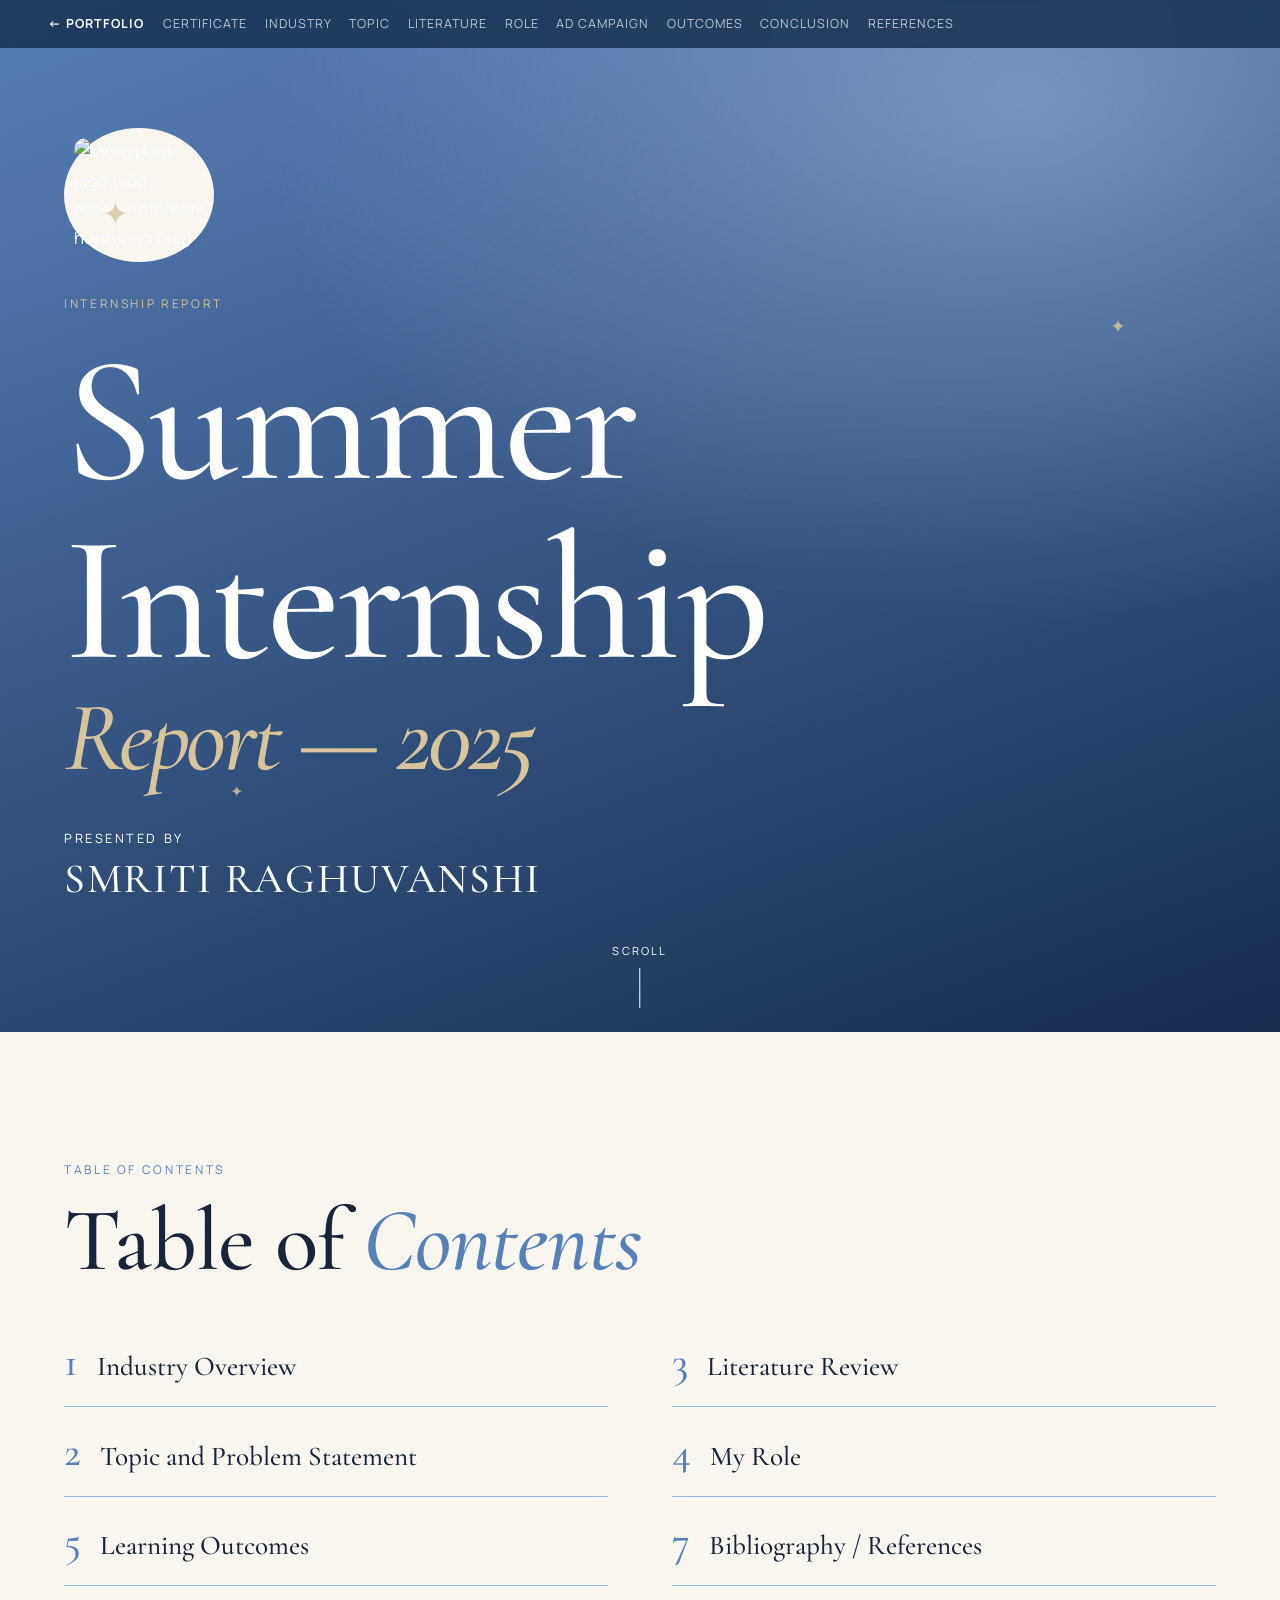
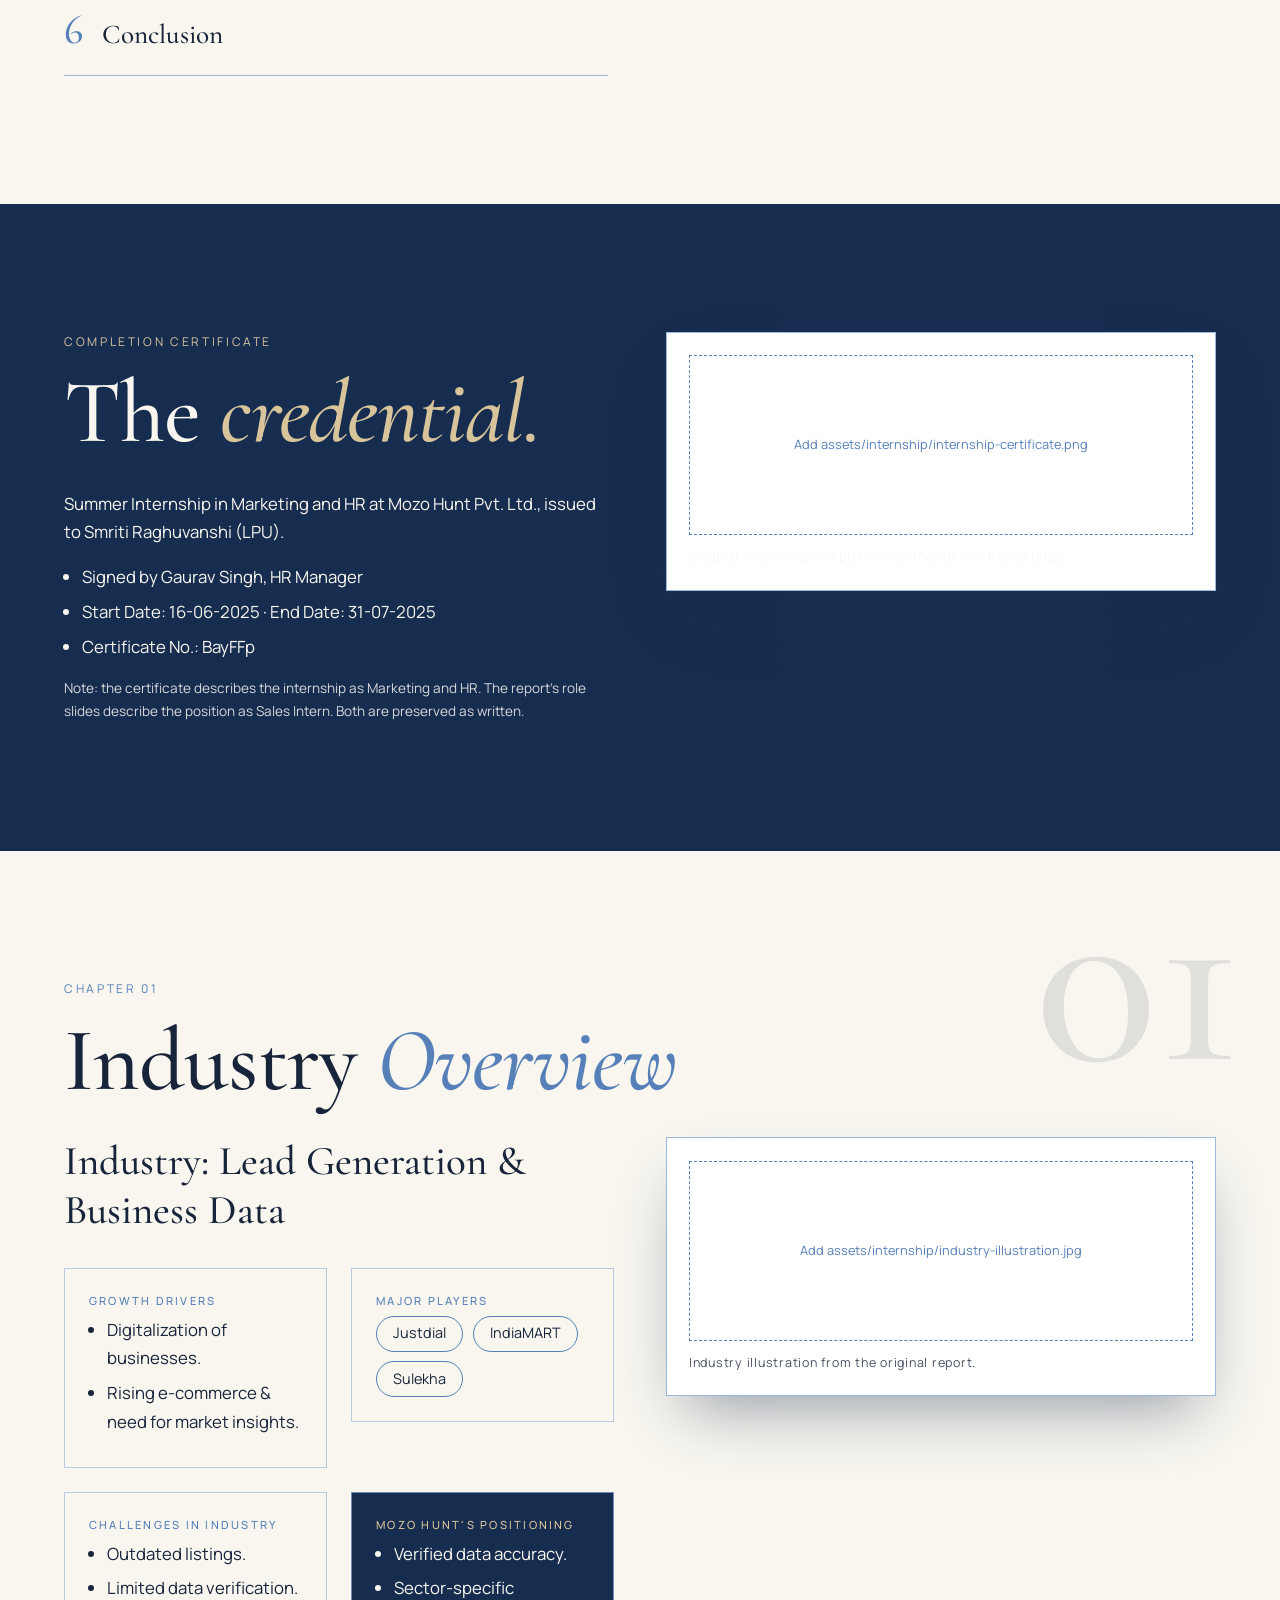
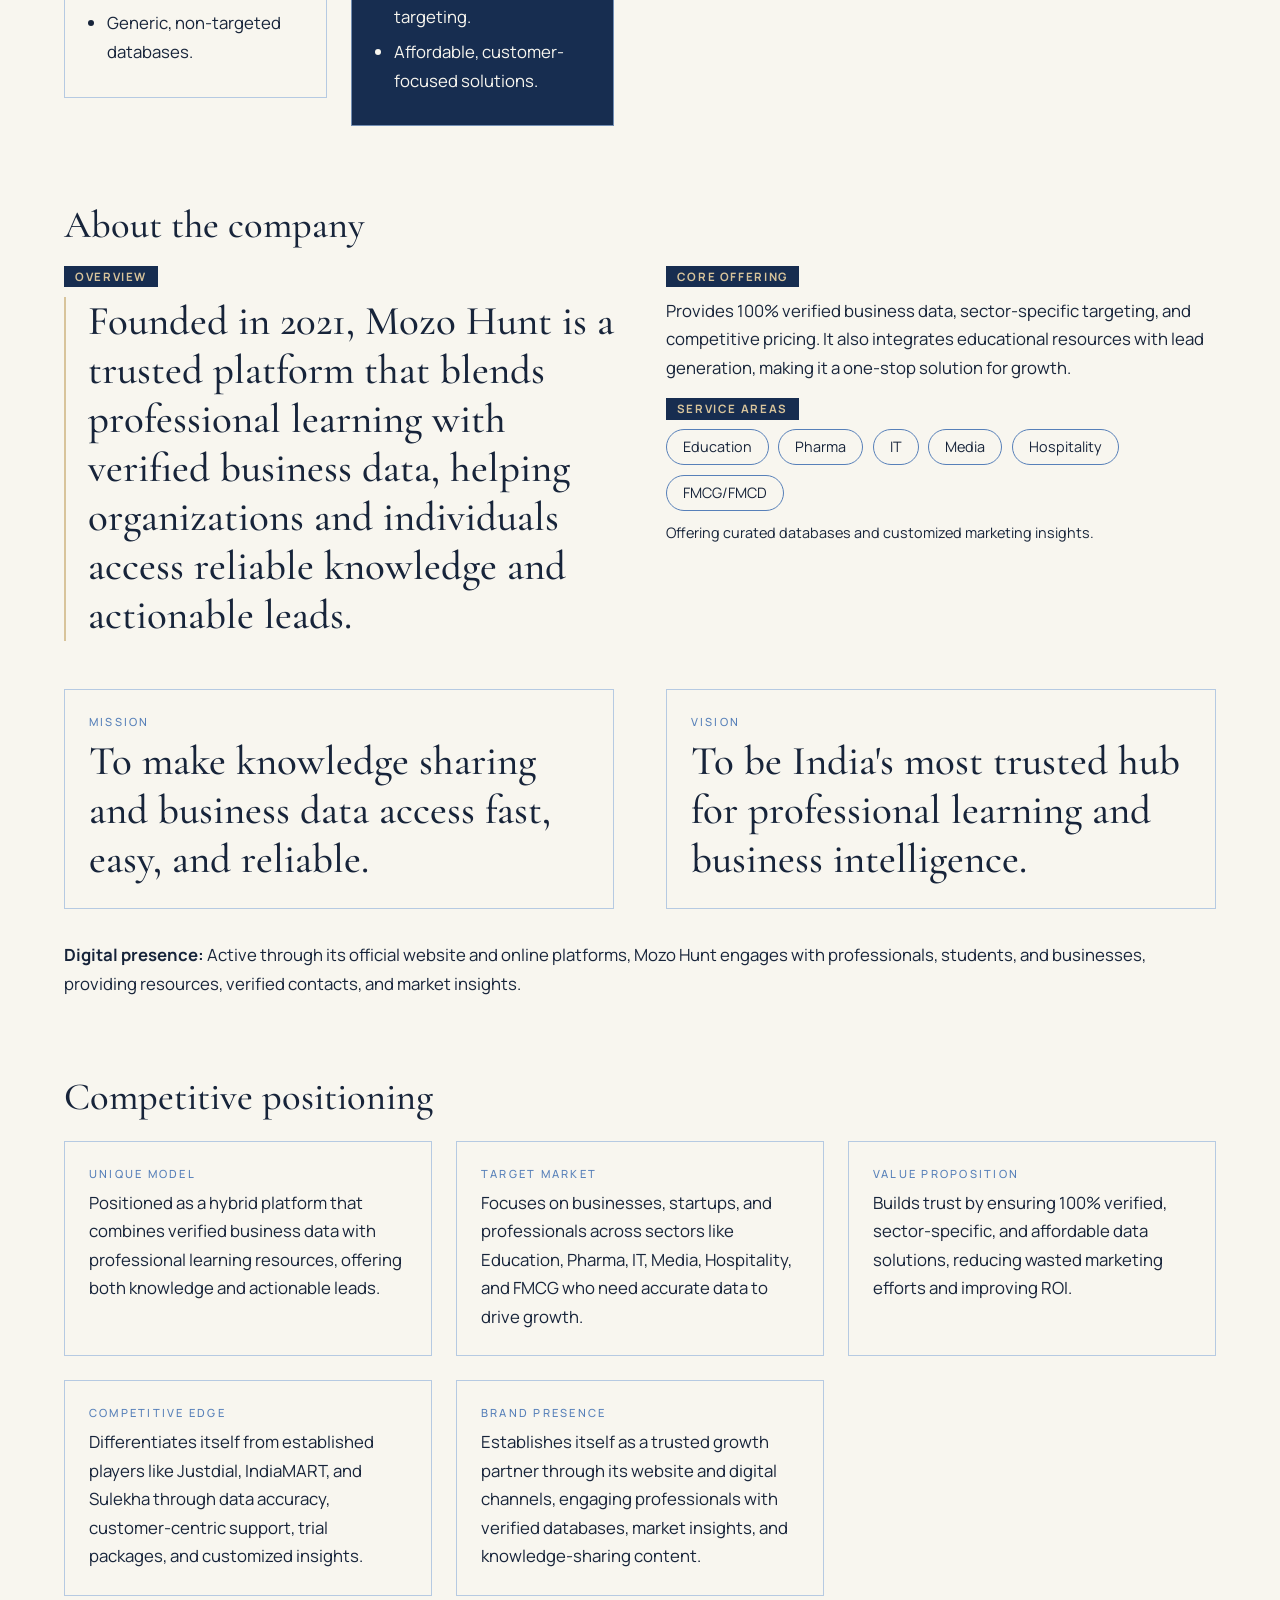
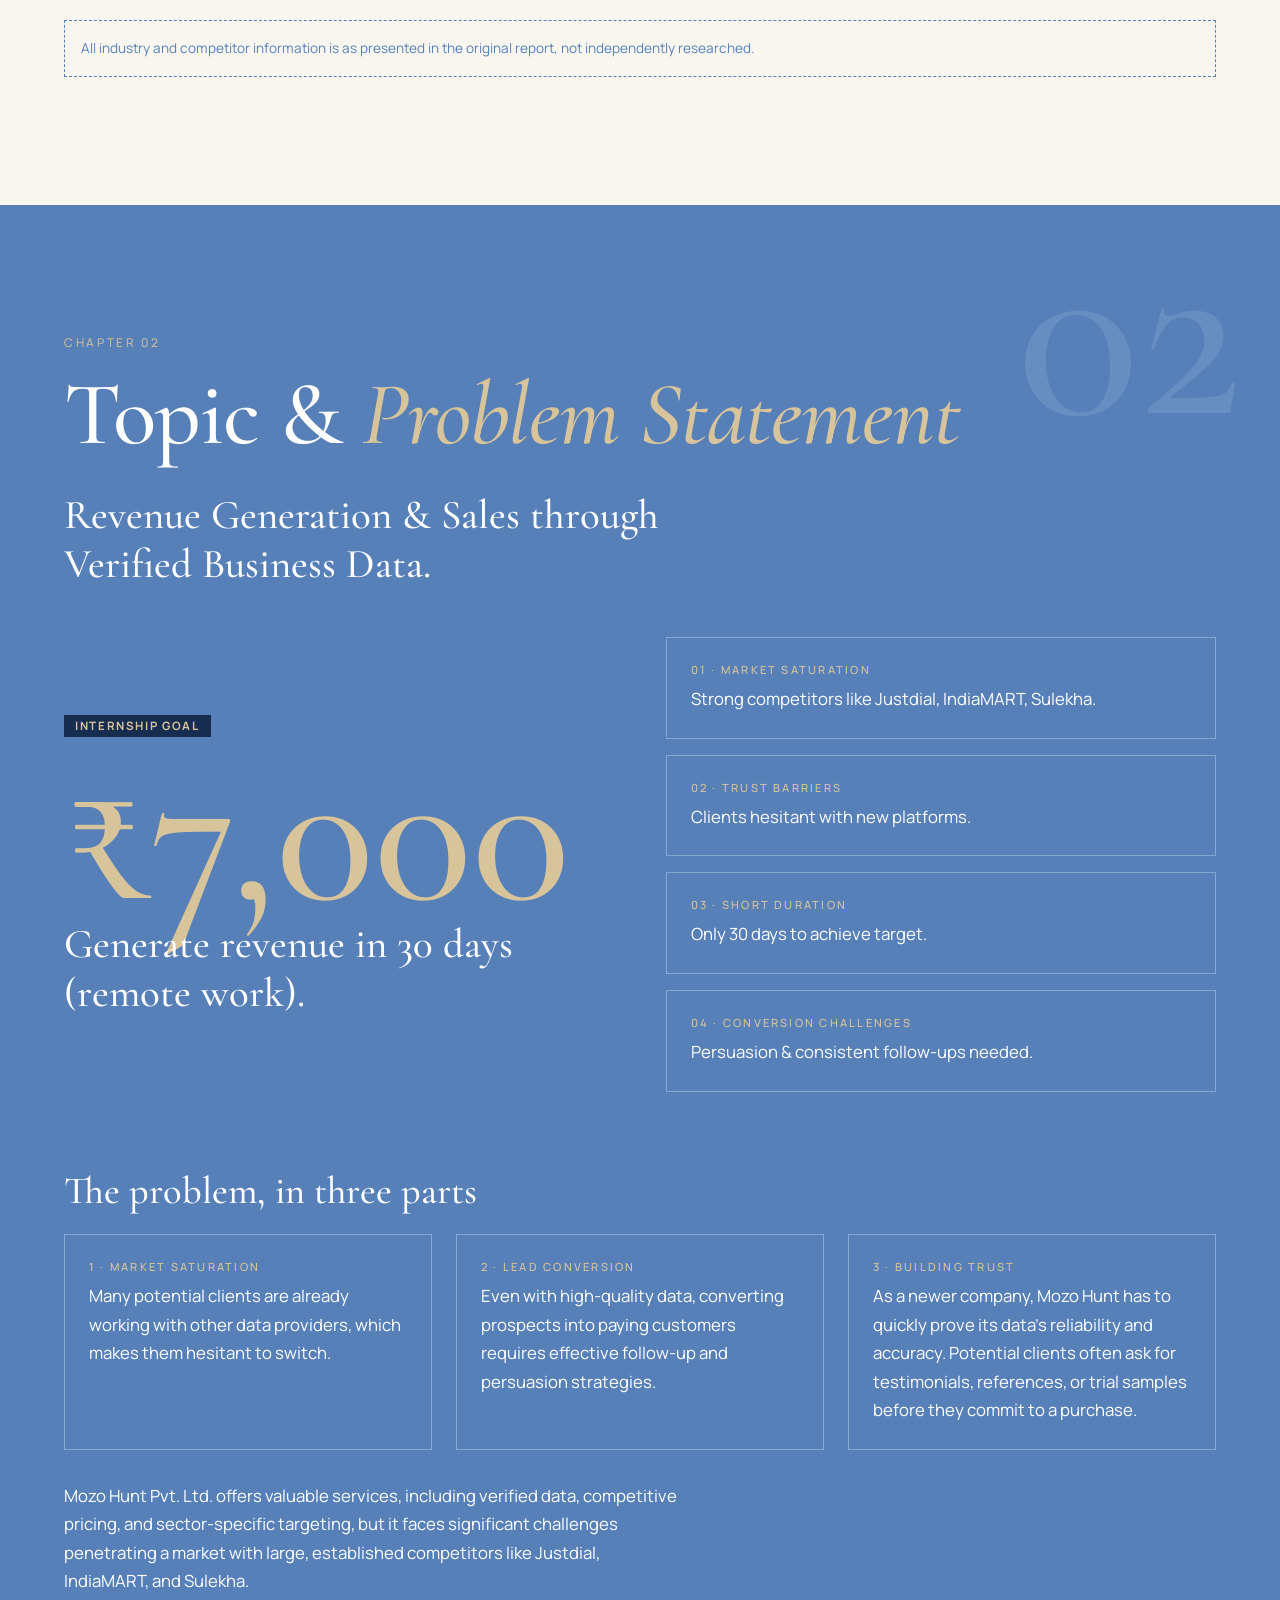
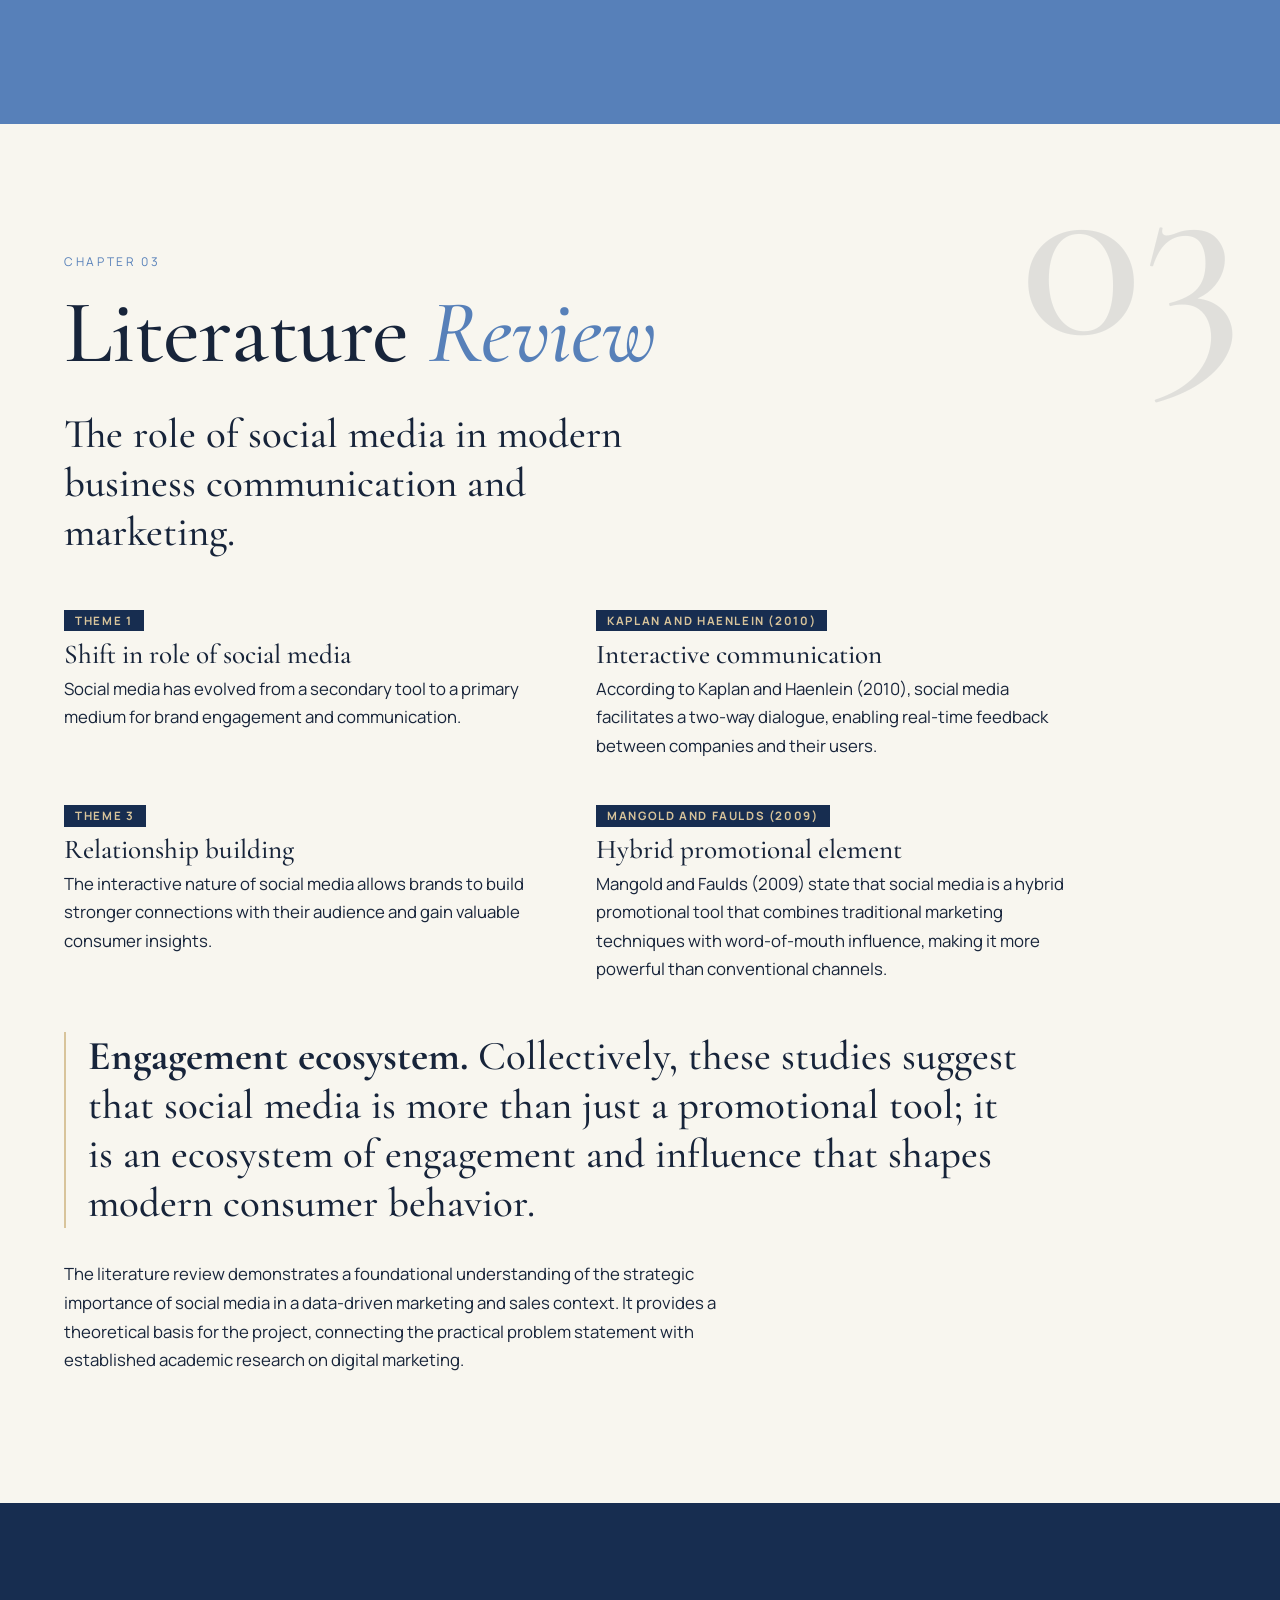
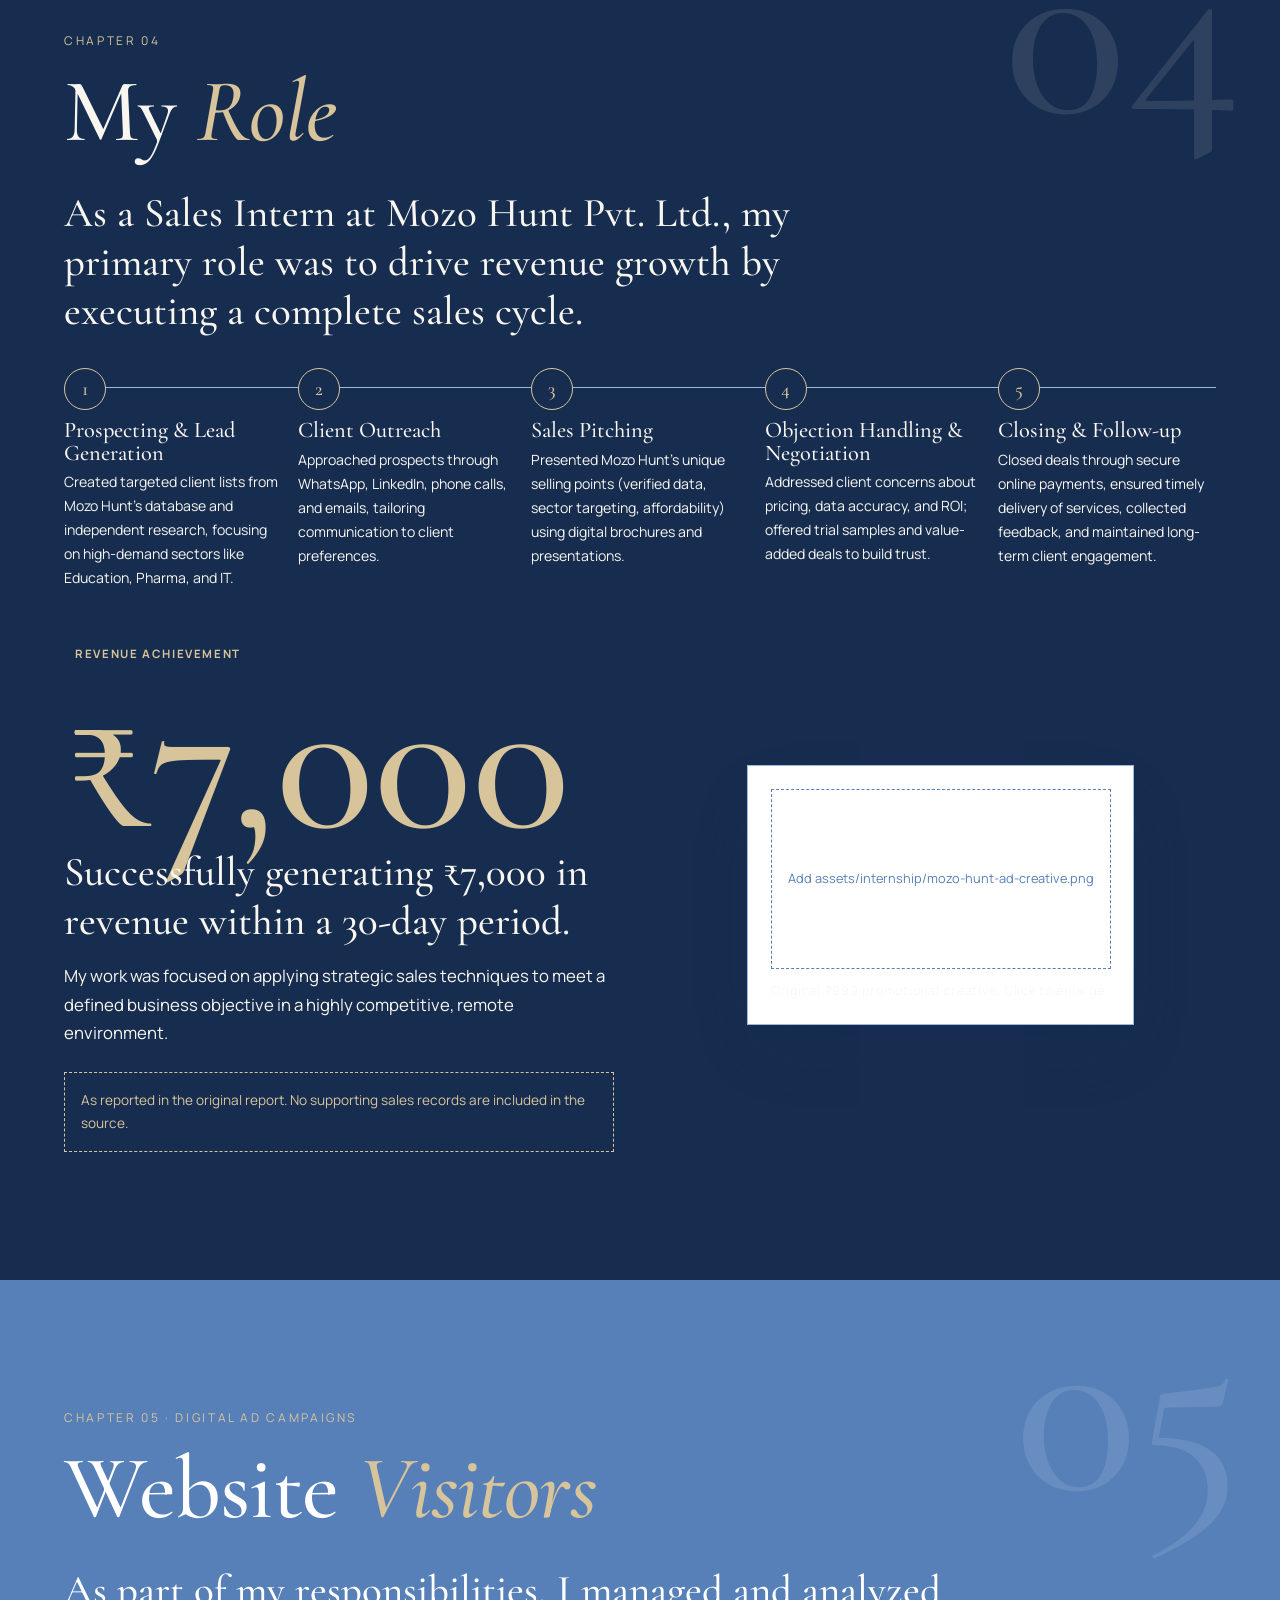
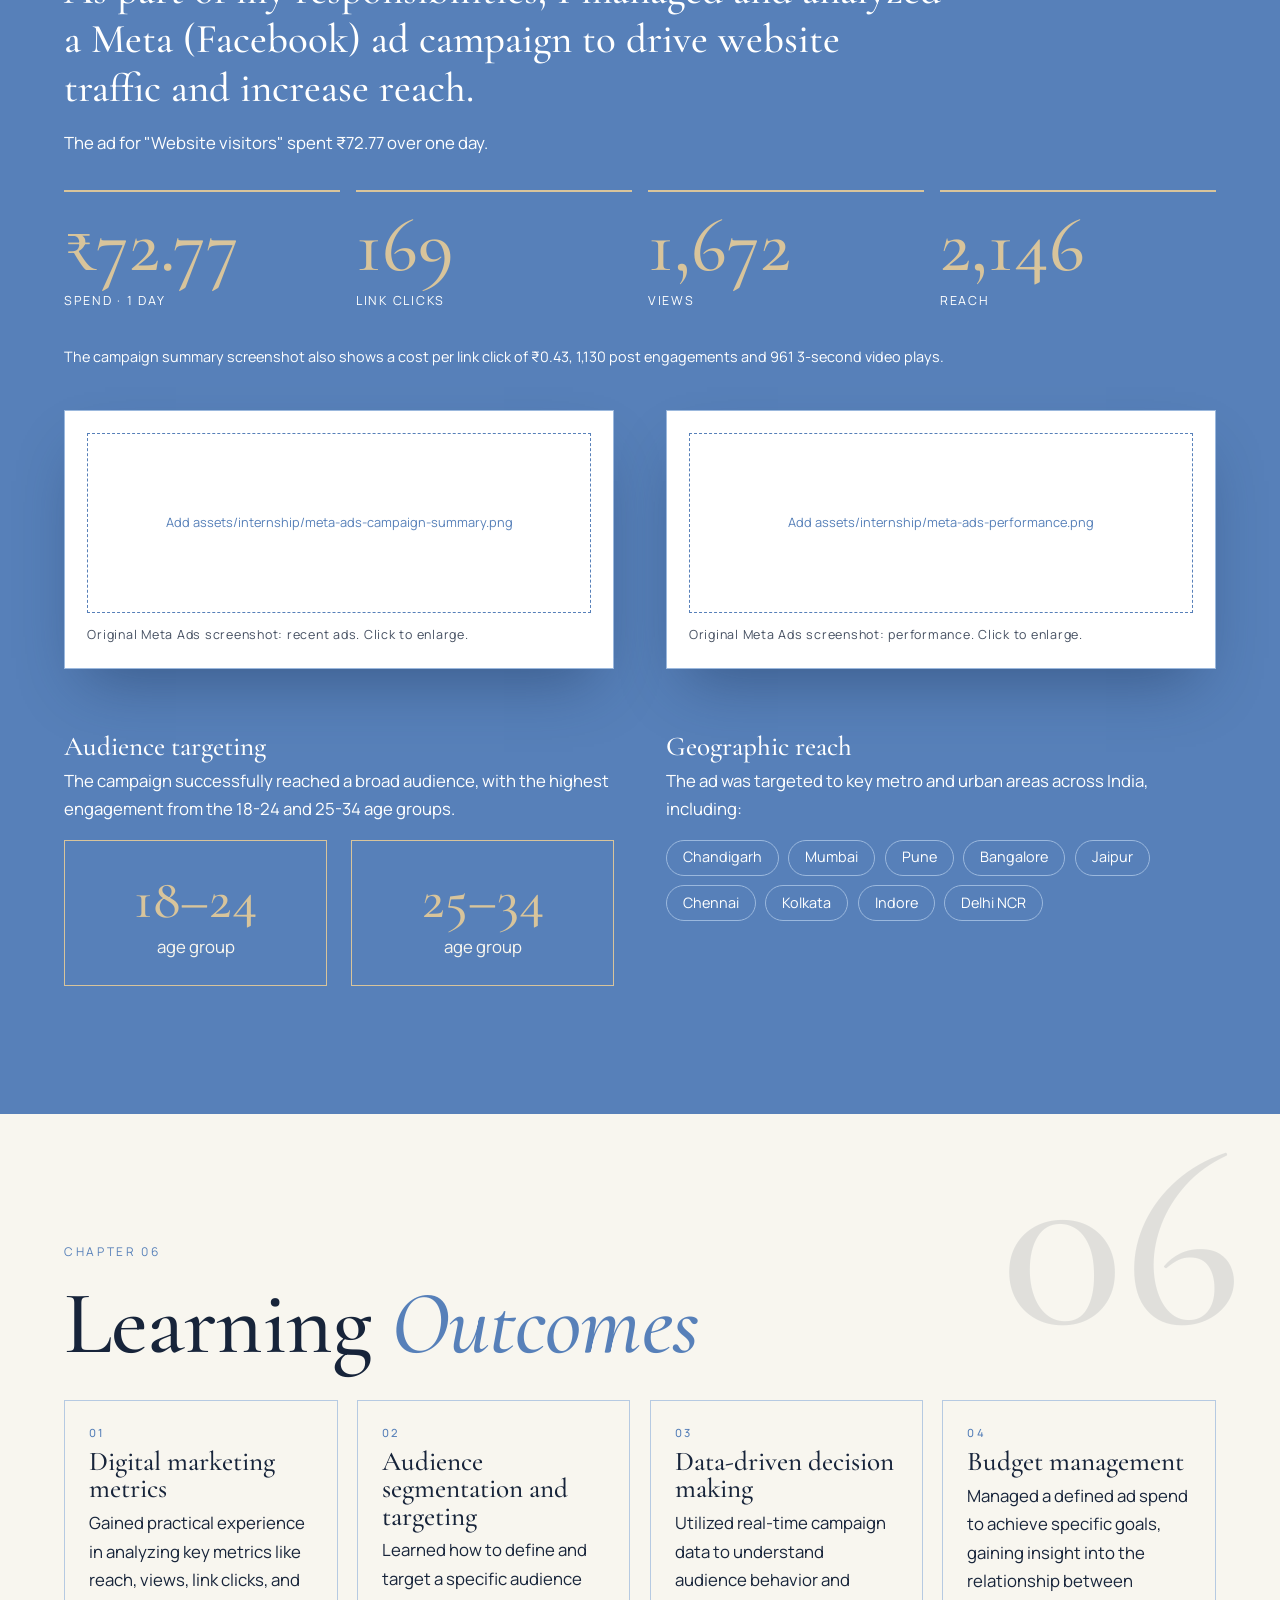
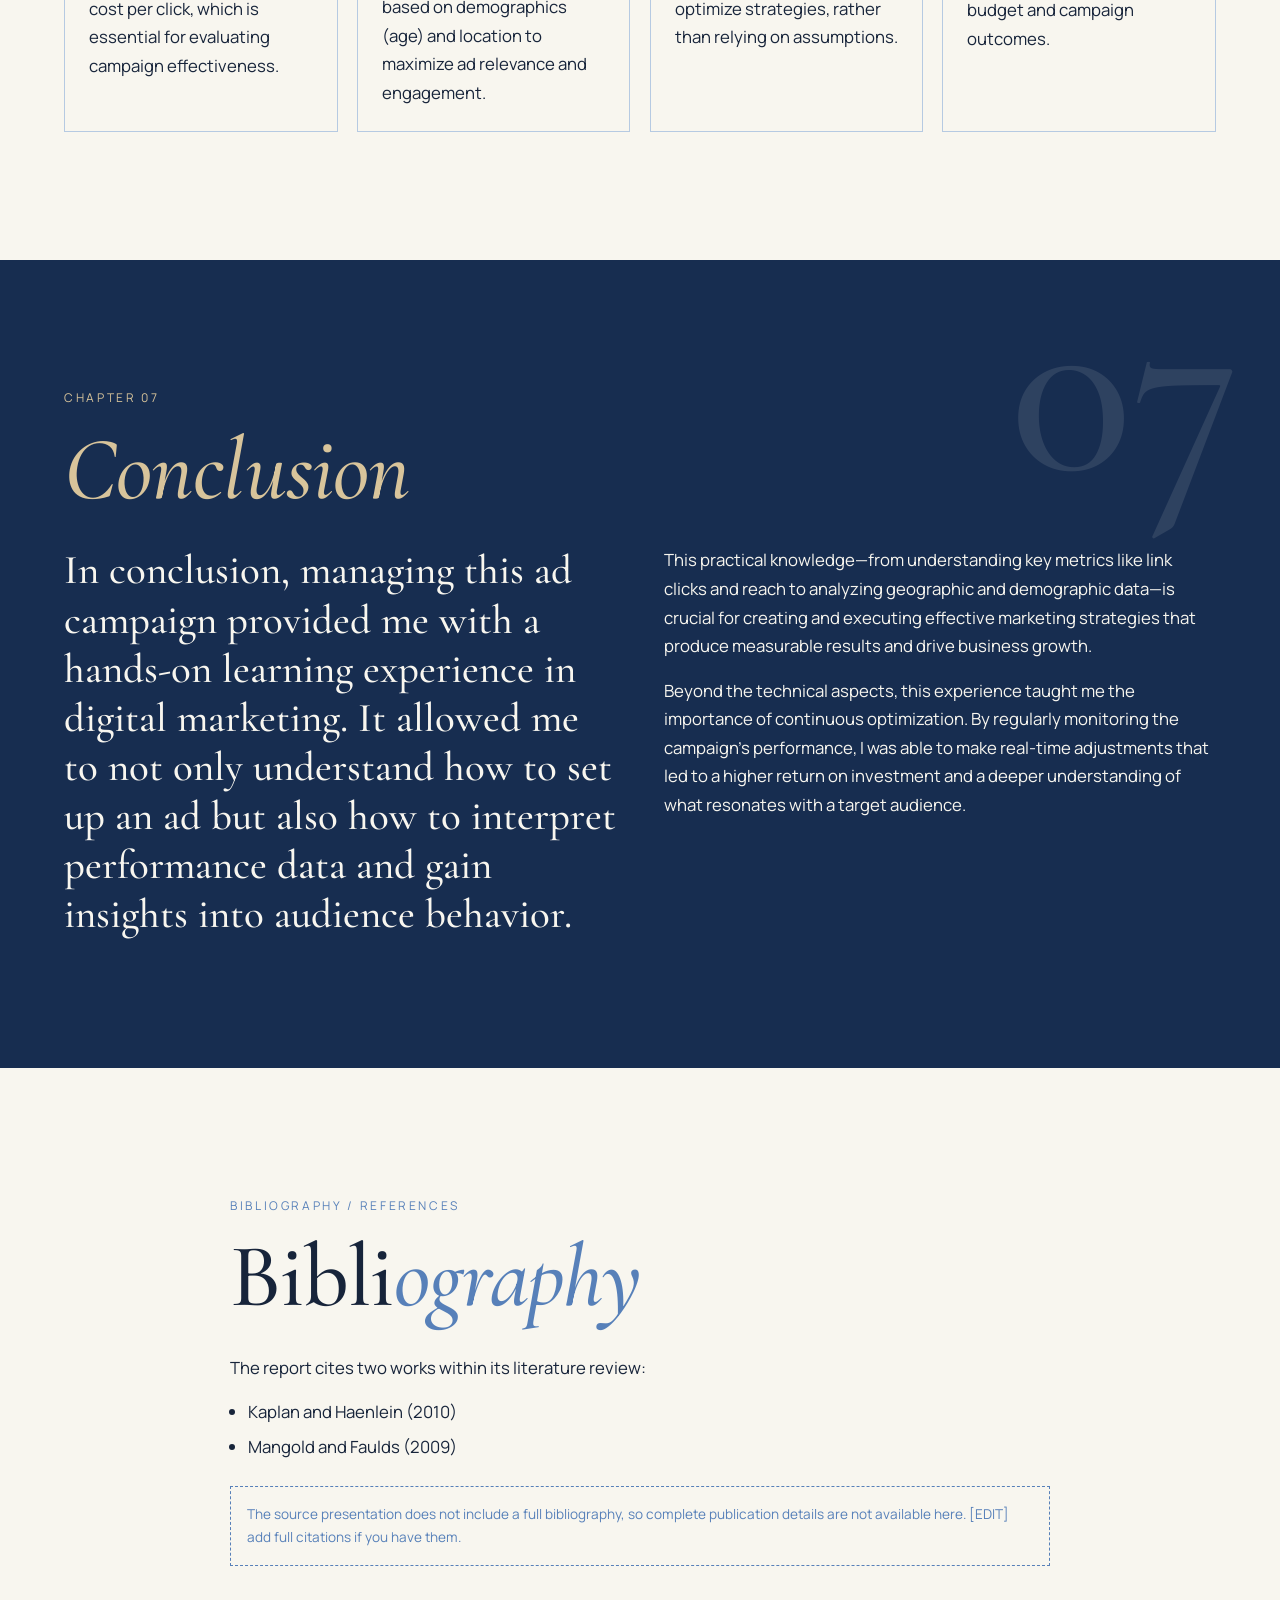
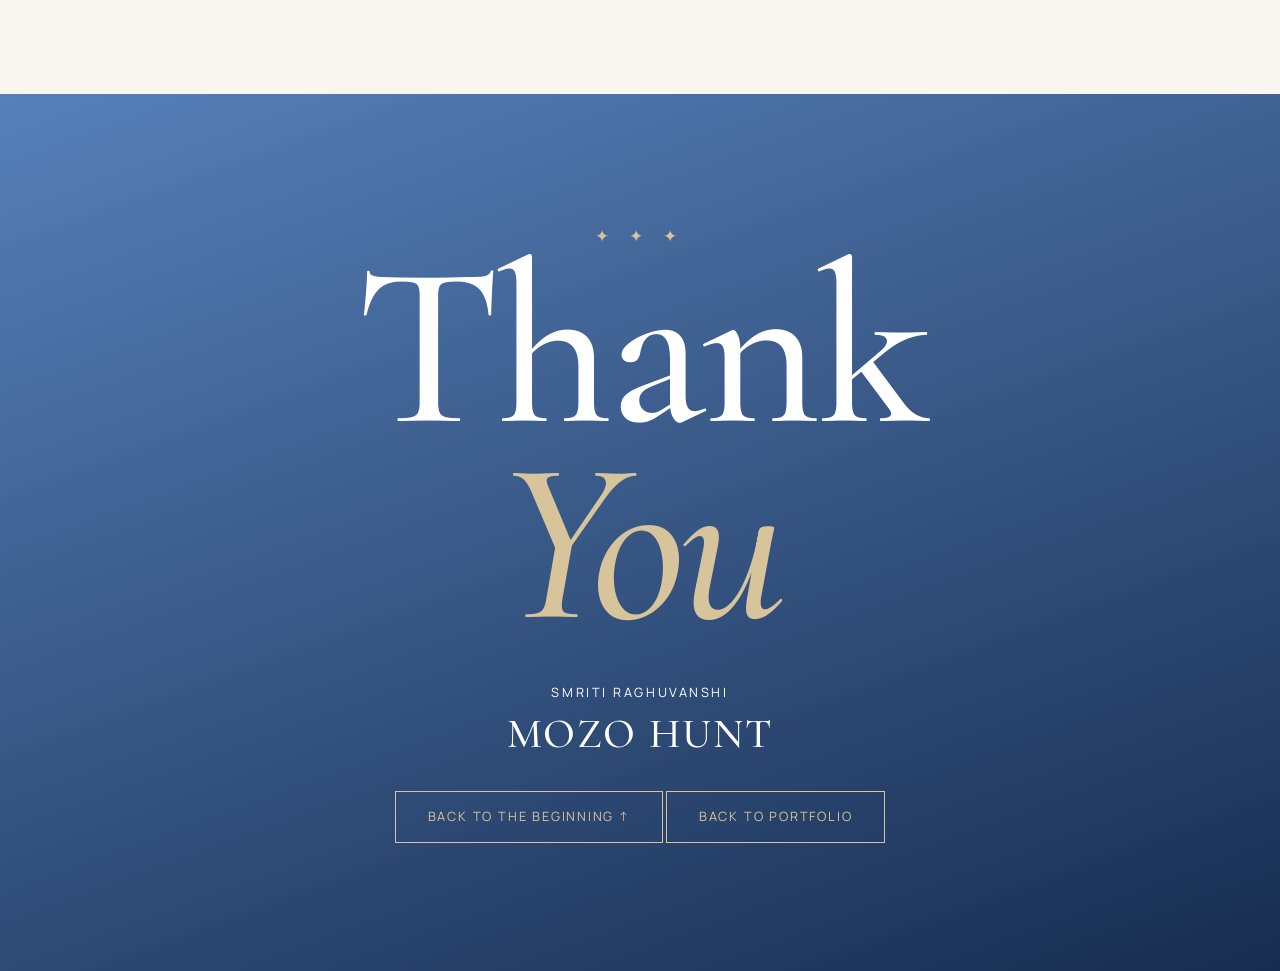
==== public/internship-report-2025.html @ c90aab49 "Add the Summer Internship Report 2025 page and link it from the Mozo Hunt project Added /internship-" ====
<!doctype html><html lang="en"><head><meta charset="utf-8"><meta name="viewport" content="width=device-width,initial-scale=1">
<title>Summer Internship Report 2025 — Smriti Raghuvanshi | Mozo Hunt Pvt. Ltd.</title>
<meta name="description" content="Summer Internship Report 2025 by Smriti Raghuvanshi at Mozo Hunt Pvt. Ltd.: industry overview, problem statement, role, Meta Ads campaign and learning outcomes.">
<meta property="og:title" content="Summer Internship Report 2025 — Smriti Raghuvanshi"><meta property="og:type" content="article"><meta name="theme-color" content="#5780B9">
<link rel="preconnect" href="https://fonts.googleapis.com"><link rel="preconnect" href="https://fonts.gstatic.com" crossorigin>
<link href="https://fonts.googleapis.com/css2?family=Cormorant+Garamond:ital,wght@0,500;0,600;1,500&family=Manrope:wght@400;500;700&display=swap" rel="stylesheet">
<style>
:root{--c:#5780B9;--d:#172D50;--iv:#F8F6EF;--w:#fff;--mu:#9BB8DD;--ch:#D8C49B;--tx:#17243A}
*{box-sizing:border-box;margin:0}html{scroll-behavior:smooth;scroll-padding-top:70px}
body{font:400 1.05rem/1.7 Manrope,sans-serif;color:var(--tx);background:var(--iv);overflow-x:hidden}a{color:inherit}
h1,h2,h3,.sf{font-family:'Cormorant Garamond',serif;font-weight:500;line-height:1}
#bar{position:fixed;top:0;left:0;height:3px;width:0;background:var(--ch);z-index:100}
nav{position:fixed;top:0;left:0;right:0;z-index:90;display:flex;gap:1.2rem;align-items:center;padding:.6rem clamp(1rem,4vw,3rem);background:rgba(23,45,80,.82);backdrop-filter:blur(12px);-webkit-backdrop-filter:blur(12px);color:#fff;font-size:.78rem;letter-spacing:.08em}
nav>a{text-decoration:none;white-space:nowrap;font-weight:700}#chs{display:flex;gap:1.1rem;overflow-x:auto;scrollbar-width:none}#chs a{text-decoration:none;white-space:nowrap;opacity:.7;padding:.2rem 0;border-bottom:1px solid transparent;transition:.3s}#chs a:hover,#chs a.on{opacity:1;border-color:var(--ch);color:var(--ch)}
section{position:relative;padding:clamp(5rem,10vw,9rem) clamp(1.2rem,5vw,5rem)}.in{max-width:1180px;margin:auto}
.bl{background:var(--d);color:var(--iv)}.cb{background:var(--c);color:#fff}
.n{position:absolute;right:3vw;top:1.5rem;font:500 clamp(6rem,20vw,16rem)/.8 'Cormorant Garamond',serif;opacity:.1;pointer-events:none}
.k{font-size:.75rem;letter-spacing:.22em;text-transform:uppercase;display:block;margin-bottom:1rem;color:var(--c)}.bl .k,.cb .k{color:var(--ch)}
h2{font-size:clamp(2.6rem,7vw,6rem);margin-bottom:2rem;letter-spacing:-.01em}h2 em,h1 em{font-style:italic;color:var(--c)}.bl h2 em,.cb h2 em{color:var(--ch)}
h3{font-size:1.7rem;margin-bottom:.4rem}.sp{color:var(--ch);letter-spacing:.5em}
#cover{min-height:100svh;display:grid;align-content:center;background:radial-gradient(60% 50% at 80% 10%,rgba(155,184,221,.55),transparent),linear-gradient(160deg,var(--c),var(--d));color:#fff;overflow:hidden}
#cover h1{font-size:clamp(4rem,14vw,13rem);letter-spacing:-.02em}#cover h1 span{display:block}#cover h1 span+span{font-style:italic;color:var(--ch);font-size:.55em}
.logo{width:clamp(90px,12vw,150px);background:var(--iv);padding:10px;border-radius:50%/50%;margin-bottom:2rem}.logo img{width:100%;display:block;border-radius:12px}
.pb{margin-top:2.5rem;letter-spacing:.2em;font-size:.8rem}.pb b{display:block;font:500 clamp(1.6rem,3.5vw,2.6rem) 'Cormorant Garamond',serif;letter-spacing:.04em;margin-top:.3rem}
.st{position:absolute;color:var(--ch);opacity:.8;font-size:2rem}.scr{position:absolute;bottom:1.5rem;left:50%;translate:-50%;font-size:.7rem;letter-spacing:.2em;text-align:center}.scr::after{content:"";display:block;width:1px;height:40px;background:#fff;margin:.5rem auto 0;animation:ln 2s infinite}@keyframes ln{50%{transform:scaleY(.3)}}
.toc{display:grid;grid-template-columns:1fr 1fr;gap:0 4rem}.toc a{display:flex;gap:1.2rem;align-items:baseline;padding:1.2rem 0;border-bottom:1px solid var(--mu);text-decoration:none;transition:padding .3s,color .3s}.toc a:hover{padding-left:1rem;color:var(--c)}.toc b{font:500 2.6rem 'Cormorant Garamond',serif;color:var(--c)}.toc span{font:500 1.7rem 'Cormorant Garamond',serif}
.fig{margin:0}.fig img{display:block;width:100%;height:auto;cursor:zoom-in}.fig figcaption{font-size:.78rem;letter-spacing:.06em;margin-top:.7rem;opacity:.8}
.fr{background:#fff;padding:clamp(.6rem,2vw,1.4rem);box-shadow:0 30px 60px -20px rgba(23,45,80,.45);border:1px solid var(--mu)}.miss{display:grid;place-items:center;min-height:180px;padding:1rem;text-align:center;font-size:.8rem;border:1px dashed var(--c);color:var(--c)}
.g2{display:grid;grid-template-columns:1fr 1fr;gap:clamp(1.5rem,4vw,4rem);align-items:start}.g3{display:grid;grid-template-columns:repeat(3,1fr);gap:1.5rem}.g4{display:grid;grid-template-columns:repeat(4,1fr);gap:1.2rem}
.cd{border:1px solid currentColor;border-color:rgba(155,184,221,.7);padding:1.5rem;transition:transform .3s,background .3s}.cd:hover{transform:translateY(-4px);background:rgba(155,184,221,.15)}.cd small{font:500 .7rem Manrope;letter-spacing:.2em;text-transform:uppercase;color:var(--c);display:block;margin-bottom:.5rem}.bl .cd small,.cb .cd small{color:var(--ch)}
.big{font:500 clamp(1.5rem,3.2vw,2.6rem)/1.2 'Cormorant Garamond',serif}.q{border-left:2px solid var(--ch);padding-left:1.4rem}ul.l{padding-left:1.1rem}ul.l li{margin-bottom:.4rem}
.chips{display:flex;flex-wrap:wrap;gap:.6rem}.chips span{border:1px solid var(--c);padding:.3rem 1rem;border-radius:99px;font-size:.9rem}.bl .chips span{border-color:var(--mu)}
.tag{display:inline-block;font-size:.7rem;letter-spacing:.14em;border:1px solid var(--ch);color:var(--ch);padding:.1rem .7rem;border-radius:99px;margin-left:.6rem;vertical-align:middle}
.hero-n{font:500 clamp(5rem,16vw,13rem)/.85 'Cormorant Garamond',serif;color:var(--ch)}
.tl{display:grid;grid-template-columns:repeat(5,1fr);gap:1rem;counter-reset:s;margin:2rem 0;position:relative}.tl::before{content:"";position:absolute;left:0;right:0;top:19px;height:1px;background:var(--mu)}.tl div{position:relative;padding-top:3.2rem}.tl div::before{counter-increment:s;content:counter(s);position:absolute;top:0;left:0;width:40px;height:40px;border-radius:50%;background:var(--d);color:var(--ch);border:1px solid var(--ch);display:grid;place-items:center;font:500 1.2rem 'Cormorant Garamond',serif}.tl h3{font-size:1.4rem}.tl p{font-size:.88rem}
.kp{display:grid;grid-template-columns:repeat(4,1fr);gap:1rem;margin:2rem 0}.kp div{border-top:2px solid var(--ch);padding-top:1rem}.kp b{display:block;font:500 clamp(2.6rem,6vw,5rem)/1 'Cormorant Garamond',serif;color:var(--ch)}.kp span{font-size:.78rem;letter-spacing:.14em;text-transform:uppercase}
.age{display:flex;gap:1.5rem;flex-wrap:wrap}.age div{flex:1;min-width:160px;border:1px solid var(--c);padding:1.5rem;text-align:center}.age b{display:block;font:500 3.5rem 'Cormorant Garamond',serif;color:var(--c)}
.cit{font:700 .72rem Manrope;letter-spacing:.14em;background:var(--d);color:var(--ch);padding:.2rem .7rem;display:inline-block;margin-bottom:.6rem}
.pl{border:1px dashed var(--c);padding:1rem;font-size:.85rem;margin-top:1.5rem;color:var(--c)}.bl .pl,.cb .pl{color:var(--ch);border-color:var(--ch)}
#thanks{min-height:80svh;display:grid;place-items:center;text-align:center;background:linear-gradient(160deg,var(--c),var(--d));color:#fff}#thanks h2{font-size:clamp(5rem,18vw,16rem);letter-spacing:-.02em;line-height:.85}#thanks h2 em{color:var(--ch)}
.btn{display:inline-block;margin-top:2rem;padding:.9rem 2rem;border:1px solid var(--ch);color:var(--ch);text-decoration:none;letter-spacing:.14em;font-size:.8rem;transition:.3s}.btn:hover{background:var(--ch);color:var(--d)}
dialog{border:0;background:rgba(23,45,80,.96);color:#fff;width:100vw;height:100vh;max-width:none;max-height:none;padding:2rem;text-align:center}dialog img{max-width:96%;max-height:84vh;object-fit:contain}dialog p{margin-top:.8rem;font-size:.85rem}dialog button{position:fixed;top:1rem;right:1rem;background:var(--ch);border:0;padding:.6rem 1.2rem;cursor:pointer;font:inherit}
.r{opacity:0;transform:translateY(40px);transition:opacity .9s,transform .9s cubic-bezier(.2,.7,.2,1)}.r.on{opacity:1;transform:none}
:focus-visible{outline:3px solid var(--ch);outline-offset:3px}
@media(max-width:860px){.g2,.g3,.g4,.toc,.kp{grid-template-columns:1fr 1fr}.g2,.toc{grid-template-columns:1fr}.tl{grid-template-columns:1fr}.tl::before{left:19px;right:auto;width:1px;top:0;bottom:0;height:auto}.tl div{padding:0 0 1rem 3.6rem}.g3{grid-template-columns:1fr}.n{font-size:30vw}}
@media(max-width:480px){.g4,.kp{grid-template-columns:1fr}}
@media(prefers-reduced-motion:reduce){html{scroll-behavior:auto}*{animation:none!important;transition:none!important}.r{opacity:1;transform:none}}
</style></head><body>
<div id="bar"></div>
<nav aria-label="Report chapters"><a href="index.html#projects">← PORTFOLIO</a><div id="chs"><a href="#certificate">CERTIFICATE</a><a href="#industry">INDUSTRY</a><a href="#topic">TOPIC</a><a href="#literature">LITERATURE</a><a href="#role">ROLE</a><a href="#ads">AD CAMPAIGN</a><a href="#outcomes">OUTCOMES</a><a href="#conclusion">CONCLUSION</a><a href="#references">REFERENCES</a></div></nav>
<main>
<section id="cover"><span class="st" style="top:18%;left:8%" aria-hidden="true">✦</span><span class="st" style="top:30%;right:12%;font-size:1.2rem" aria-hidden="true">✦</span><span class="st" style="bottom:22%;left:18%;font-size:1rem" aria-hidden="true">✦</span>
<div class="in"><div class="logo"><img src="assets/internship/mozo-hunt-logo.png" alt="Mozo Hunt logo" onerror="this.alt='Mozo Hunt logo (add assets/internship/mozo-hunt-logo.png)'"></div>
<span class="k" style="color:var(--ch)">Internship Report</span><h1><span>Summer Internship</span><span>Report — 2025</span></h1>
<p class="pb">PRESENTED BY<b>SMRITI RAGHUVANSHI</b></p></div><div class="scr">SCROLL</div></section>

<section id="contents"><div class="in"><span class="k">Table of contents</span><h2>Table of <em>Contents</em></h2><div class="toc">
<a href="#industry"><b>1</b><span>Industry Overview</span></a><a href="#literature"><b>3</b><span>Literature Review</span></a>
<a href="#topic"><b>2</b><span>Topic and Problem Statement</span></a><a href="#role"><b>4</b><span>My Role</span></a>
<a href="#outcomes"><b>5</b><span>Learning Outcomes</span></a><a href="#references"><b>7</b><span>Bibliography / References</span></a>
<a href="#conclusion"><b>6</b><span>Conclusion</span></a></div></div></section>

<section id="certificate" class="bl"><div class="in g2"><div class="r"><span class="k">Completion certificate</span><h2>The <em>credential.</em></h2>
<p>Summer Internship in Marketing and HR at Mozo Hunt Pvt. Ltd., issued to Smriti Raghuvanshi (LPU).</p><ul class="l" style="margin-top:1rem"><li>Signed by Gaurav Singh, HR Manager</li><li>Start Date: 16-06-2025 · End Date: 31-07-2025</li><li>Certificate No.: BayFFp</li></ul>
<p class="sm" style="margin-top:1rem;font-size:.85rem;opacity:.85">Note: the certificate describes the internship as Marketing and HR. The report's role slides describe the position as Sales Intern. Both are preserved as written.</p></div>
<figure class="fig fr r"><img class="z" src="assets/internship/internship-certificate.png" alt="Original Mozo Hunt internship completion certificate for Smriti Raghuvanshi" loading="lazy" onerror="this.outerHTML='<div class=miss>Add assets/internship/internship-certificate.png</div>'"><figcaption>Original internship completion certificate. Click to enlarge.</figcaption></figure></div></section>

<section id="industry"><span class="n" aria-hidden="true">01</span><div class="in"><span class="k">Chapter 01</span><h2>Industry <em>Overview</em></h2>
<div class="g2"><div class="r"><p class="big">Industry: Lead Generation &amp; Business Data</p><div class="g2" style="margin-top:2rem;gap:1.5rem"><div class="cd"><small>Growth drivers</small><ul class="l"><li>Digitalization of businesses.</li><li>Rising e-commerce &amp; need for market insights.</li></ul></div><div class="cd"><small>Major players</small><div class="chips"><span>Justdial</span><span>IndiaMART</span><span>Sulekha</span></div></div><div class="cd"><small>Challenges in industry</small><ul class="l"><li>Outdated listings.</li><li>Limited data verification.</li><li>Generic, non-targeted databases.</li></ul></div><div class="cd" style="background:var(--d);color:var(--iv)"><small style="color:var(--ch)">Mozo Hunt's positioning</small><ul class="l"><li>Verified data accuracy.</li><li>Sector-specific targeting.</li><li>Affordable, customer-focused solutions.</li></ul></div></div></div>
<figure class="fig fr r"><img class="z" src="assets/internship/industry-illustration.jpg" alt="Illustration of professionals meeting around a table" loading="lazy" onerror="this.outerHTML='<div class=miss>Add assets/internship/industry-illustration.jpg</div>'"><figcaption>Industry illustration from the original report.</figcaption></figure></div>

<h3 style="margin-top:5rem;font-size:2.4rem">About the company</h3><div class="g2 r" style="margin-top:1rem"><div><span class="cit">OVERVIEW</span><p class="big q">Founded in 2021, Mozo Hunt is a trusted platform that blends professional learning with verified business data, helping organizations and individuals access reliable knowledge and actionable leads.</p></div>
<div><span class="cit">CORE OFFERING</span><p>Provides 100% verified business data, sector-specific targeting, and competitive pricing. It also integrates educational resources with lead generation, making it a one-stop solution for growth.</p><span class="cit" style="margin-top:1rem">SERVICE AREAS</span><div class="chips"><span>Education</span><span>Pharma</span><span>IT</span><span>Media</span><span>Hospitality</span><span>FMCG/FMCD</span></div><p style="margin-top:.6rem;font-size:.9rem">Offering curated databases and customized marketing insights.</p></div></div>
<div class="g2 r" style="margin-top:3rem"><div class="cd"><small>Mission</small><p class="big">To make knowledge sharing and business data access fast, easy, and reliable.</p></div><div class="cd"><small>Vision</small><p class="big">To be India's most trusted hub for professional learning and business intelligence.</p></div></div>
<p class="r" style="margin-top:2rem"><b>Digital presence:</b> Active through its official website and online platforms, Mozo Hunt engages with professionals, students, and businesses, providing resources, verified contacts, and market insights.</p>

<h3 style="margin-top:5rem;font-size:2.4rem">Competitive positioning</h3><div class="g3 r" style="margin-top:1.5rem">
<div class="cd"><small>Unique model</small>Positioned as a hybrid platform that combines verified business data with professional learning resources, offering both knowledge and actionable leads.</div>
<div class="cd"><small>Target market</small>Focuses on businesses, startups, and professionals across sectors like Education, Pharma, IT, Media, Hospitality, and FMCG who need accurate data to drive growth.</div>
<div class="cd"><small>Value proposition</small>Builds trust by ensuring 100% verified, sector-specific, and affordable data solutions, reducing wasted marketing efforts and improving ROI.</div>
<div class="cd"><small>Competitive edge</small>Differentiates itself from established players like Justdial, IndiaMART, and Sulekha through data accuracy, customer-centric support, trial packages, and customized insights.</div>
<div class="cd"><small>Brand presence</small>Establishes itself as a trusted growth partner through its website and digital channels, engaging professionals with verified databases, market insights, and knowledge-sharing content.</div></div>
<p class="pl">All industry and competitor information is as presented in the original report, not independently researched.</p></div></section>

<section id="topic" class="cb"><span class="n" aria-hidden="true">02</span><div class="in"><span class="k">Chapter 02</span><h2>Topic &amp; <em>Problem Statement</em></h2>
<p class="big" style="max-width:30ch">Revenue Generation &amp; Sales through Verified Business Data.</p>
<div class="g2" style="margin-top:3rem;align-items:center"><div class="r"><span class="cit">INTERNSHIP GOAL</span><div class="hero-n">₹7,000</div><p class="big">Generate revenue in 30 days (remote work).</p></div>
<div class="r" style="display:grid;gap:1rem"><div class="cd"><small>01 · Market saturation</small>Strong competitors like Justdial, IndiaMART, Sulekha.</div><div class="cd"><small>02 · Trust barriers</small>Clients hesitant with new platforms.</div><div class="cd"><small>03 · Short duration</small>Only 30 days to achieve target.</div><div class="cd"><small>04 · Conversion challenges</small>Persuasion &amp; consistent follow-ups needed.</div></div></div>
<h3 style="margin-top:5rem;font-size:2.4rem">The problem, in three parts</h3><div class="g3 r" style="margin-top:1.5rem"><div class="cd"><small>1 · Market saturation</small>Many potential clients are already working with other data providers, which makes them hesitant to switch.</div><div class="cd"><small>2 · Lead conversion</small>Even with high-quality data, converting prospects into paying customers requires effective follow-up and persuasion strategies.</div><div class="cd"><small>3 · Building trust</small>As a newer company, Mozo Hunt has to quickly prove its data's reliability and accuracy. Potential clients often ask for testimonials, references, or trial samples before they commit to a purchase.</div></div>
<p class="r" style="margin-top:2rem;max-width:62ch">Mozo Hunt Pvt. Ltd. offers valuable services, including verified data, competitive pricing, and sector-specific targeting, but it faces significant challenges penetrating a market with large, established competitors like Justdial, IndiaMART, and Sulekha.</p></div></section>

<section id="literature"><span class="n" aria-hidden="true">03</span><div class="in"><span class="k">Chapter 03</span><h2>Literature <em>Review</em></h2>
<p class="big" style="max-width:32ch">The role of social media in modern business communication and marketing.</p>
<div class="g2" style="margin-top:3rem;max-width:1000px;gap:2.5rem 4rem"><div class="r"><span class="cit">THEME 1</span><h3>Shift in role of social media</h3><p>Social media has evolved from a secondary tool to a primary medium for brand engagement and communication.</p></div>
<div class="r"><span class="cit">KAPLAN AND HAENLEIN (2010)</span><h3>Interactive communication</h3><p>According to Kaplan and Haenlein (2010), social media facilitates a two-way dialogue, enabling real-time feedback between companies and their users.</p></div>
<div class="r"><span class="cit">THEME 3</span><h3>Relationship building</h3><p>The interactive nature of social media allows brands to build stronger connections with their audience and gain valuable consumer insights.</p></div>
<div class="r"><span class="cit">MANGOLD AND FAULDS (2009)</span><h3>Hybrid promotional element</h3><p>Mangold and Faulds (2009) state that social media is a hybrid promotional tool that combines traditional marketing techniques with word-of-mouth influence, making it more powerful than conventional channels.</p></div></div>
<p class="big q r" style="margin-top:3rem;max-width:48ch"><b>Engagement ecosystem.</b> Collectively, these studies suggest that social media is more than just a promotional tool; it is an ecosystem of engagement and influence that shapes modern consumer behavior.</p>
<p class="r" style="margin-top:2rem;max-width:68ch">The literature review demonstrates a foundational understanding of the strategic importance of social media in a data-driven marketing and sales context. It provides a theoretical basis for the project, connecting the practical problem statement with established academic research on digital marketing.</p></div></section>

<section id="role" class="bl"><span class="n" aria-hidden="true">04</span><div class="in"><span class="k">Chapter 04</span><h2>My <em>Role</em></h2>
<p class="big" style="max-width:40ch">As a Sales Intern at Mozo Hunt Pvt. Ltd., my primary role was to drive revenue growth by executing a complete sales cycle.</p>
<div class="tl r"><div><h3>Prospecting &amp; Lead Generation</h3><p>Created targeted client lists from Mozo Hunt's database and independent research, focusing on high-demand sectors like Education, Pharma, and IT.</p></div><div><h3>Client Outreach</h3><p>Approached prospects through WhatsApp, LinkedIn, phone calls, and emails, tailoring communication to client preferences.</p></div><div><h3>Sales Pitching</h3><p>Presented Mozo Hunt's unique selling points (verified data, sector targeting, affordability) using digital brochures and presentations.</p></div><div><h3>Objection Handling &amp; Negotiation</h3><p>Addressed client concerns about pricing, data accuracy, and ROI; offered trial samples and value-added deals to build trust.</p></div><div><h3>Closing &amp; Follow-up</h3><p>Closed deals through secure online payments, ensured timely delivery of services, collected feedback, and maintained long-term client engagement.</p></div></div>
<div class="g2" style="align-items:center;margin-top:3rem"><div class="r"><span class="cit">REVENUE ACHIEVEMENT</span><div class="hero-n">₹7,000</div><p class="big">Successfully generating ₹7,000 in revenue within a 30-day period.</p><p style="margin-top:1rem">My work was focused on applying strategic sales techniques to meet a defined business objective in a highly competitive, remote environment.</p><p class="pl">As reported in the original report. No supporting sales records are included in the source.</p></div>
<figure class="fig fr r" style="max-width:420px;justify-self:center"><img class="z" src="assets/internship/mozo-hunt-ad-creative.png" alt="Mozo Hunt promotional creative: Boost Your Career with Mozo Hunt, just ₹999 for 3 months" loading="lazy" onerror="this.outerHTML='<div class=miss>Add assets/internship/mozo-hunt-ad-creative.png</div>'"><figcaption>Original ₹999 promotional creative. Click to enlarge.</figcaption></figure></div></div></section>

<section id="ads" class="cb"><span class="n" aria-hidden="true">05</span><div class="in"><span class="k">Chapter 05 · Digital ad campaigns</span><h2>Website <em>Visitors</em></h2>
<p class="big" style="max-width:44ch">As part of my responsibilities, I managed and analyzed a Meta (Facebook) ad campaign to drive website traffic and increase reach.</p>
<p style="margin-top:1rem">The ad for "Website visitors" spent ₹72.77 over one day.</p>
<div class="kp r"><div><b>₹72.77</b><span>Spend · 1 day</span></div><div><b>169</b><span>Link clicks</span></div><div><b>1,672</b><span>Views</span></div><div><b>2,146</b><span>Reach</span></div></div>
<p style="font-size:.9rem">The campaign summary screenshot also shows a cost per link click of ₹0.43, 1,130 post engagements and 961 3-second video plays.</p>
<div class="g2 r" style="margin-top:2.5rem"><figure class="fig fr" style="color:var(--tx)"><img class="z" src="assets/internship/meta-ads-campaign-summary.png" alt="Meta Ads Manager recent ads screenshot showing the Website visitors ad" loading="lazy" onerror="this.outerHTML='<div class=miss>Add assets/internship/meta-ads-campaign-summary.png</div>'"><figcaption>Original Meta Ads screenshot: recent ads. Click to enlarge.</figcaption></figure>
<figure class="fig fr" style="color:var(--tx)"><img class="z" src="assets/internship/meta-ads-performance.png" alt="Meta Ads performance screenshot showing link clicks, views, reach, cost per link click and activity" loading="lazy" onerror="this.outerHTML='<div class=miss>Add assets/internship/meta-ads-performance.png</div>'"><figcaption>Original Meta Ads screenshot: performance. Click to enlarge.</figcaption></figure></div>
<div class="g2" style="margin-top:4rem"><div class="r"><h3>Audience targeting</h3><p style="margin-bottom:1rem">The campaign successfully reached a broad audience, with the highest engagement from the 18-24 and 25-34 age groups.</p><div class="age" style="color:var(--iv)"><div style="border-color:var(--ch)"><b style="color:var(--ch)">18–24</b>age group</div><div style="border-color:var(--ch)"><b style="color:var(--ch)">25–34</b>age group</div></div></div>
<div class="r"><h3>Geographic reach</h3><p style="margin-bottom:1rem">The ad was targeted to key metro and urban areas across India, including:</p><div class="chips" style="color:#fff"><span style="border-color:var(--mu)">Chandigarh</span><span style="border-color:var(--mu)">Mumbai</span><span style="border-color:var(--mu)">Pune</span><span style="border-color:var(--mu)">Bangalore</span><span style="border-color:var(--mu)">Jaipur</span><span style="border-color:var(--mu)">Chennai</span><span style="border-color:var(--mu)">Kolkata</span><span style="border-color:var(--mu)">Indore</span><span style="border-color:var(--mu)">Delhi NCR</span></div></div></div></div></section>

<section id="outcomes"><span class="n" aria-hidden="true">06</span><div class="in"><span class="k">Chapter 06</span><h2>Learning <em>Outcomes</em></h2><div class="g4 r">
<div class="cd"><small>01</small><h3>Digital marketing metrics</h3><p>Gained practical experience in analyzing key metrics like reach, views, link clicks, and cost per click, which is essential for evaluating campaign effectiveness.</p></div>
<div class="cd"><small>02</small><h3>Audience segmentation and targeting</h3><p>Learned how to define and target a specific audience based on demographics (age) and location to maximize ad relevance and engagement.</p></div>
<div class="cd"><small>03</small><h3>Data-driven decision making</h3><p>Utilized real-time campaign data to understand audience behavior and optimize strategies, rather than relying on assumptions.</p></div>
<div class="cd"><small>04</small><h3>Budget management</h3><p>Managed a defined ad spend to achieve specific goals, gaining insight into the relationship between budget and campaign outcomes.</p></div></div></div></section>

<section id="conclusion" class="bl"><span class="n" aria-hidden="true">07</span><div class="in"><span class="k">Chapter 07</span><h2><em>Conclusion</em></h2><div class="g2" style="gap:3rem"><p class="big r">In conclusion, managing this ad campaign provided me with a hands-on learning experience in digital marketing. It allowed me to not only understand how to set up an ad but also how to interpret performance data and gain insights into audience behavior.</p><div class="r"><p>This practical knowledge—from understanding key metrics like link clicks and reach to analyzing geographic and demographic data—is crucial for creating and executing effective marketing strategies that produce measurable results and drive business growth.</p><p style="margin-top:1rem">Beyond the technical aspects, this experience taught me the importance of continuous optimization. By regularly monitoring the campaign's performance, I was able to make real-time adjustments that led to a higher return on investment and a deeper understanding of what resonates with a target audience.</p></div></div></div></section>

<section id="references"><div class="in" style="max-width:820px"><span class="k">Bibliography / References</span><h2>Bibli<em>ography</em></h2><p>The report cites two works within its literature review:</p><ul class="l" style="margin-top:1rem"><li>Kaplan and Haenlein (2010)</li><li>Mangold and Faulds (2009)</li></ul><p class="pl">The source presentation does not include a full bibliography, so complete publication details are not available here. [EDIT] add full citations if you have them.</p></div></section>

<section id="thanks"><div class="in"><span class="sp" aria-hidden="true">✦ ✦ ✦</span><h2>Thank<br><em>You</em></h2><p class="pb">SMRITI RAGHUVANSHI<b>MOZO HUNT</b></p><a class="btn" href="#cover">BACK TO THE BEGINNING ↑</a> <a class="btn" href="index.html#projects">BACK TO PORTFOLIO</a></div></section>
</main>
<dialog id="lb" aria-label="Image viewer"><button id="lc">Close ✕</button><img alt=""><p></p></dialog>
<script>
const $=s=>document.querySelector(s),lb=$('#lb');
addEventListener('scroll',()=>{$('#bar').style.width=(scrollY/(document.documentElement.scrollHeight-innerHeight)*100)+'%'},{passive:true});
document.addEventListener('click',e=>{const i=e.target.closest('img.z');if(!i)return;lb.querySelector('img').src=i.src;lb.querySelector('img').alt=i.alt;lb.querySelector('p').textContent=i.alt;lb.showModal()});
$('#lc').onclick=()=>lb.close();lb.onclick=e=>{if(e.target===lb)lb.close()};
const io=new IntersectionObserver(es=>es.forEach(e=>{if(e.isIntersecting){e.target.classList.add('on');io.unobserve(e.target)}}),{threshold:.1});document.querySelectorAll('.r').forEach(x=>io.observe(x));
const links=[...document.querySelectorAll('#chs a')],so=new IntersectionObserver(es=>es.forEach(e=>{if(e.isIntersecting)links.forEach(a=>a.classList.toggle('on',a.getAttribute('href')==='#'+e.target.id))}),{rootMargin:'-40% 0px -55% 0px'});document.querySelectorAll('main section[id]').forEach(s=>so.observe(s));
</script></body></html>
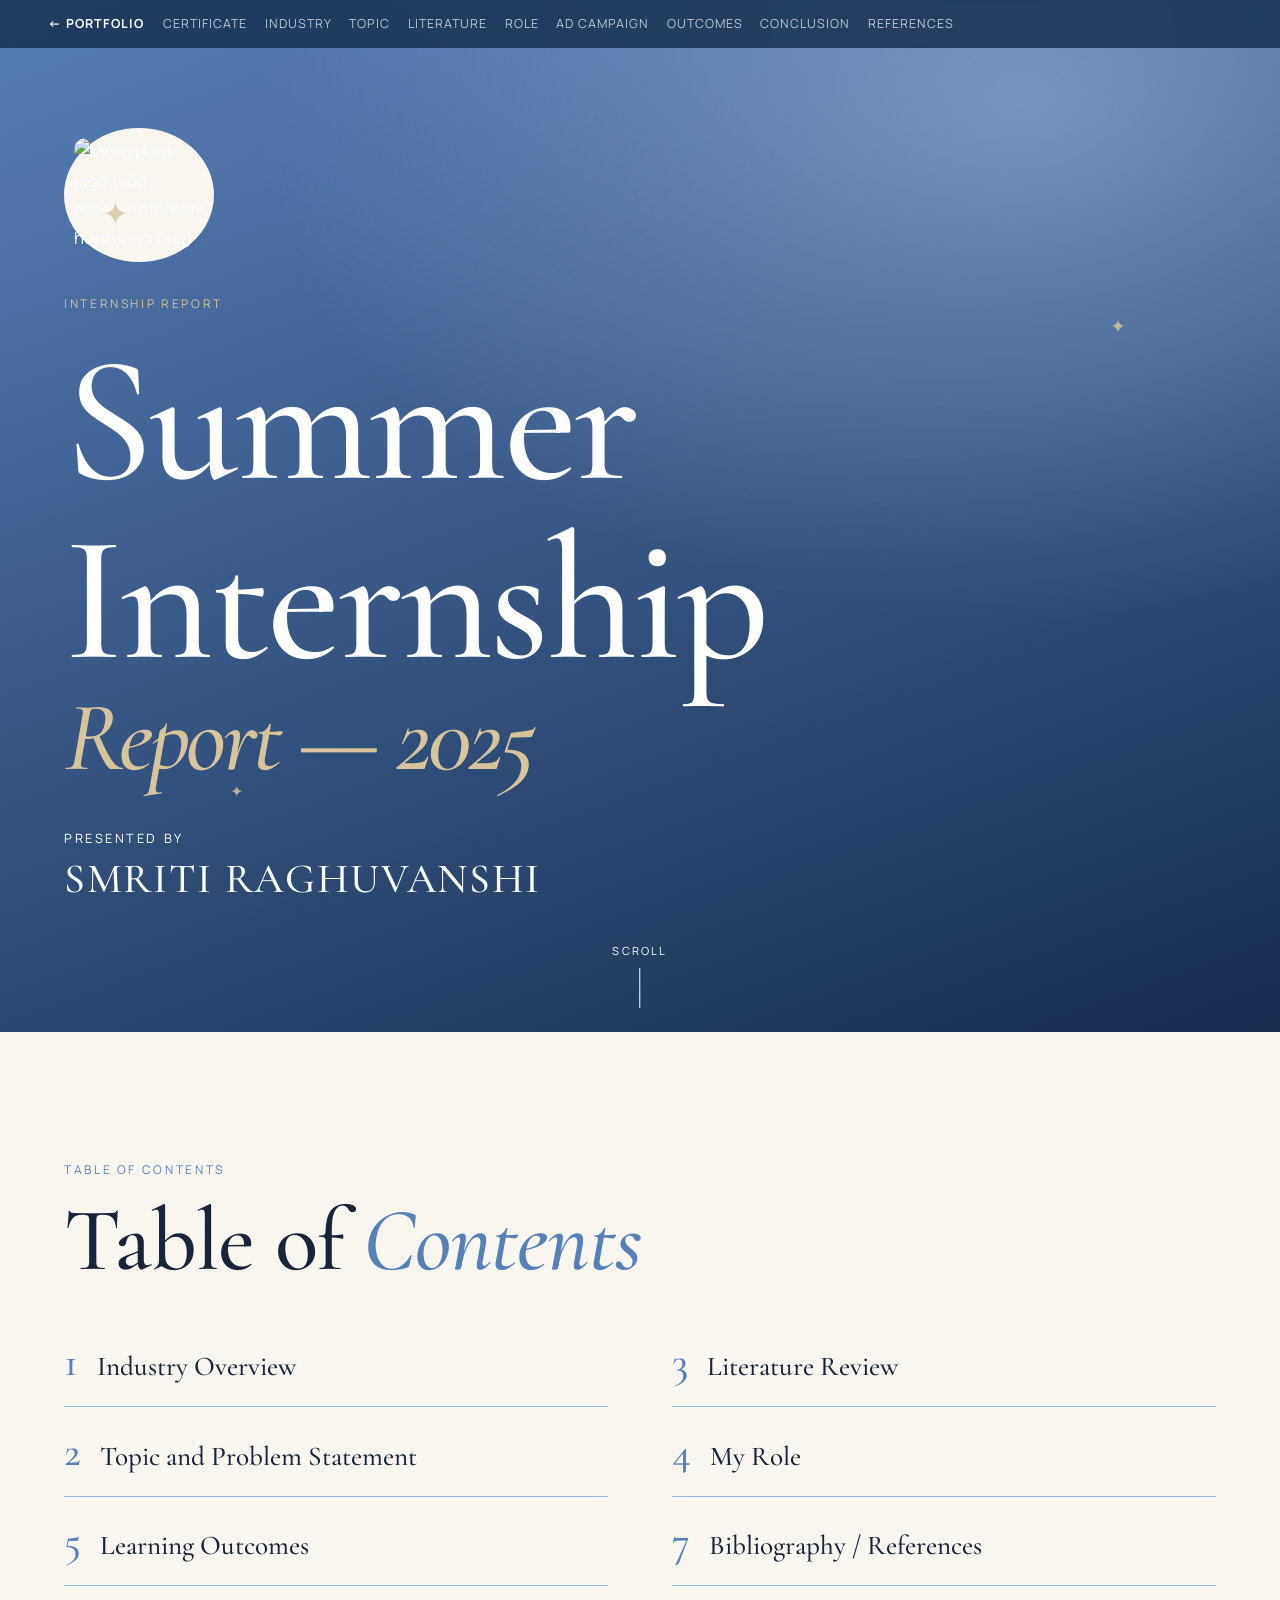
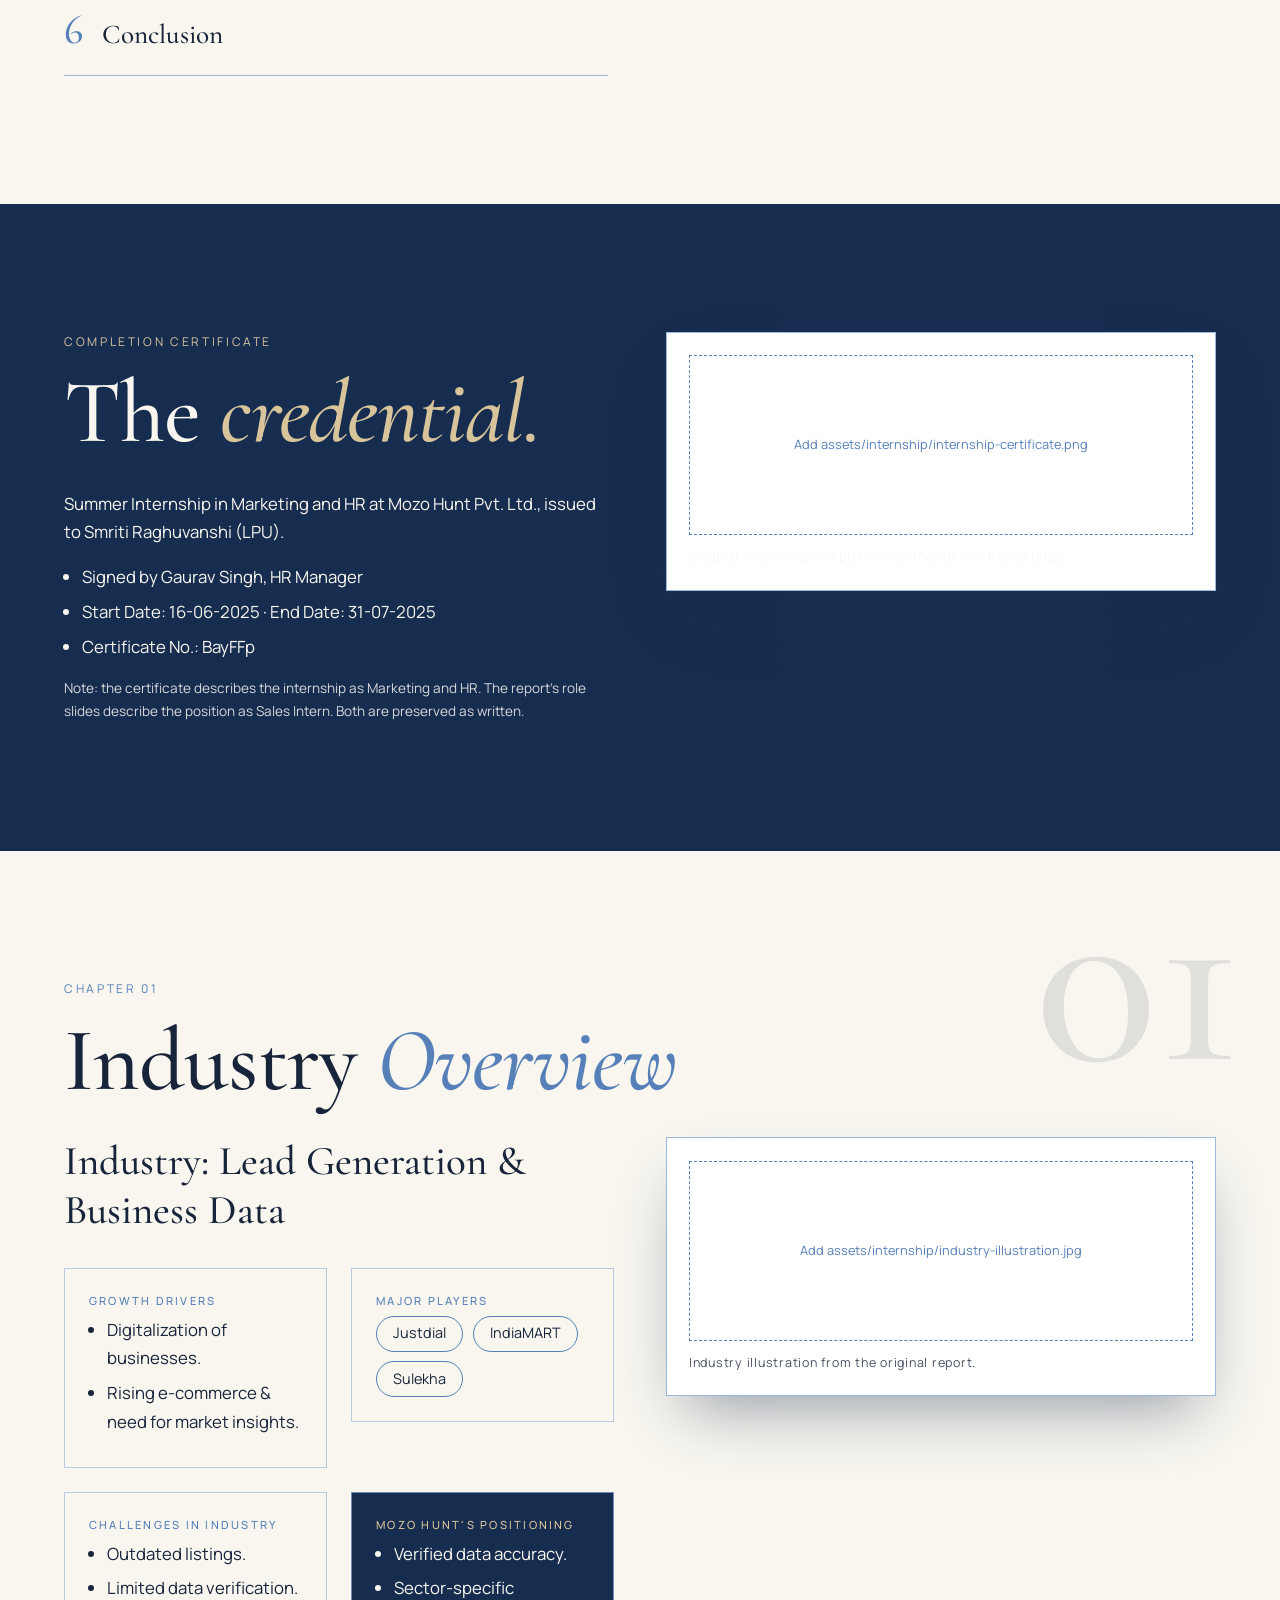
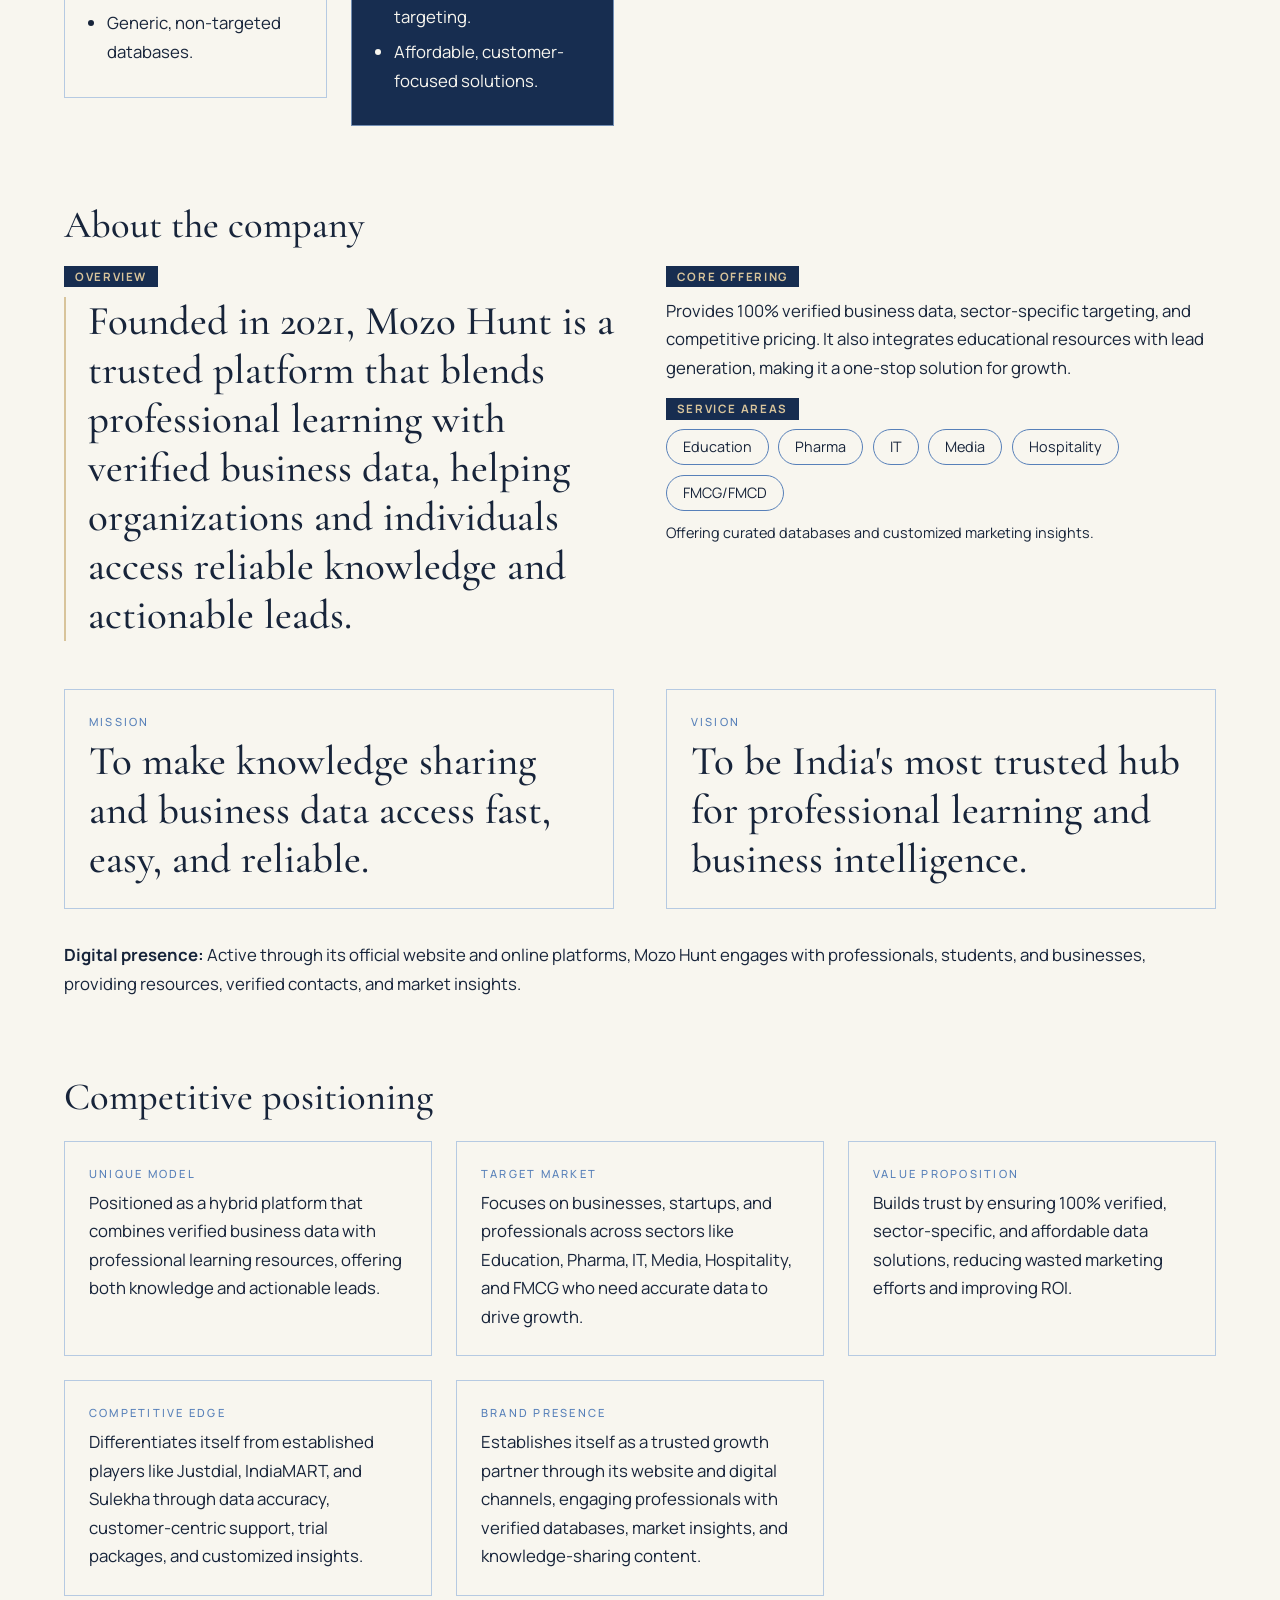
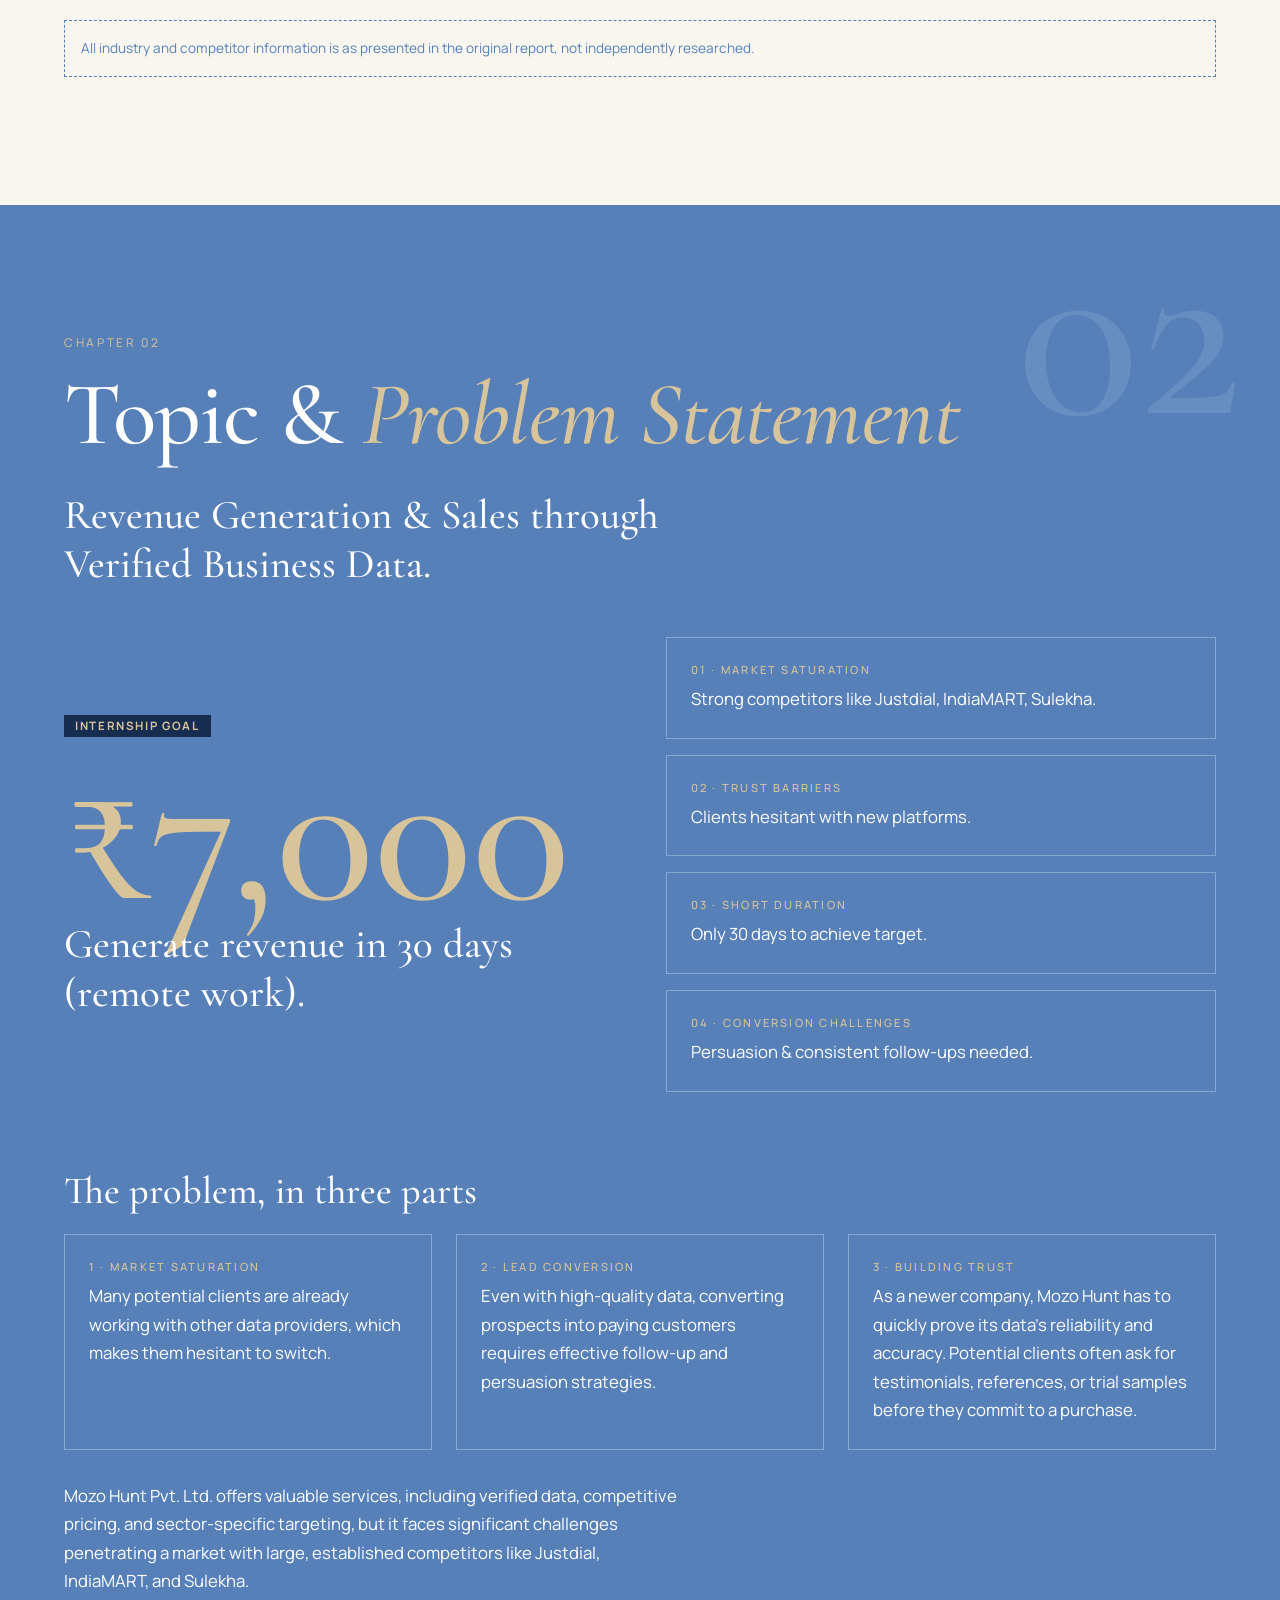
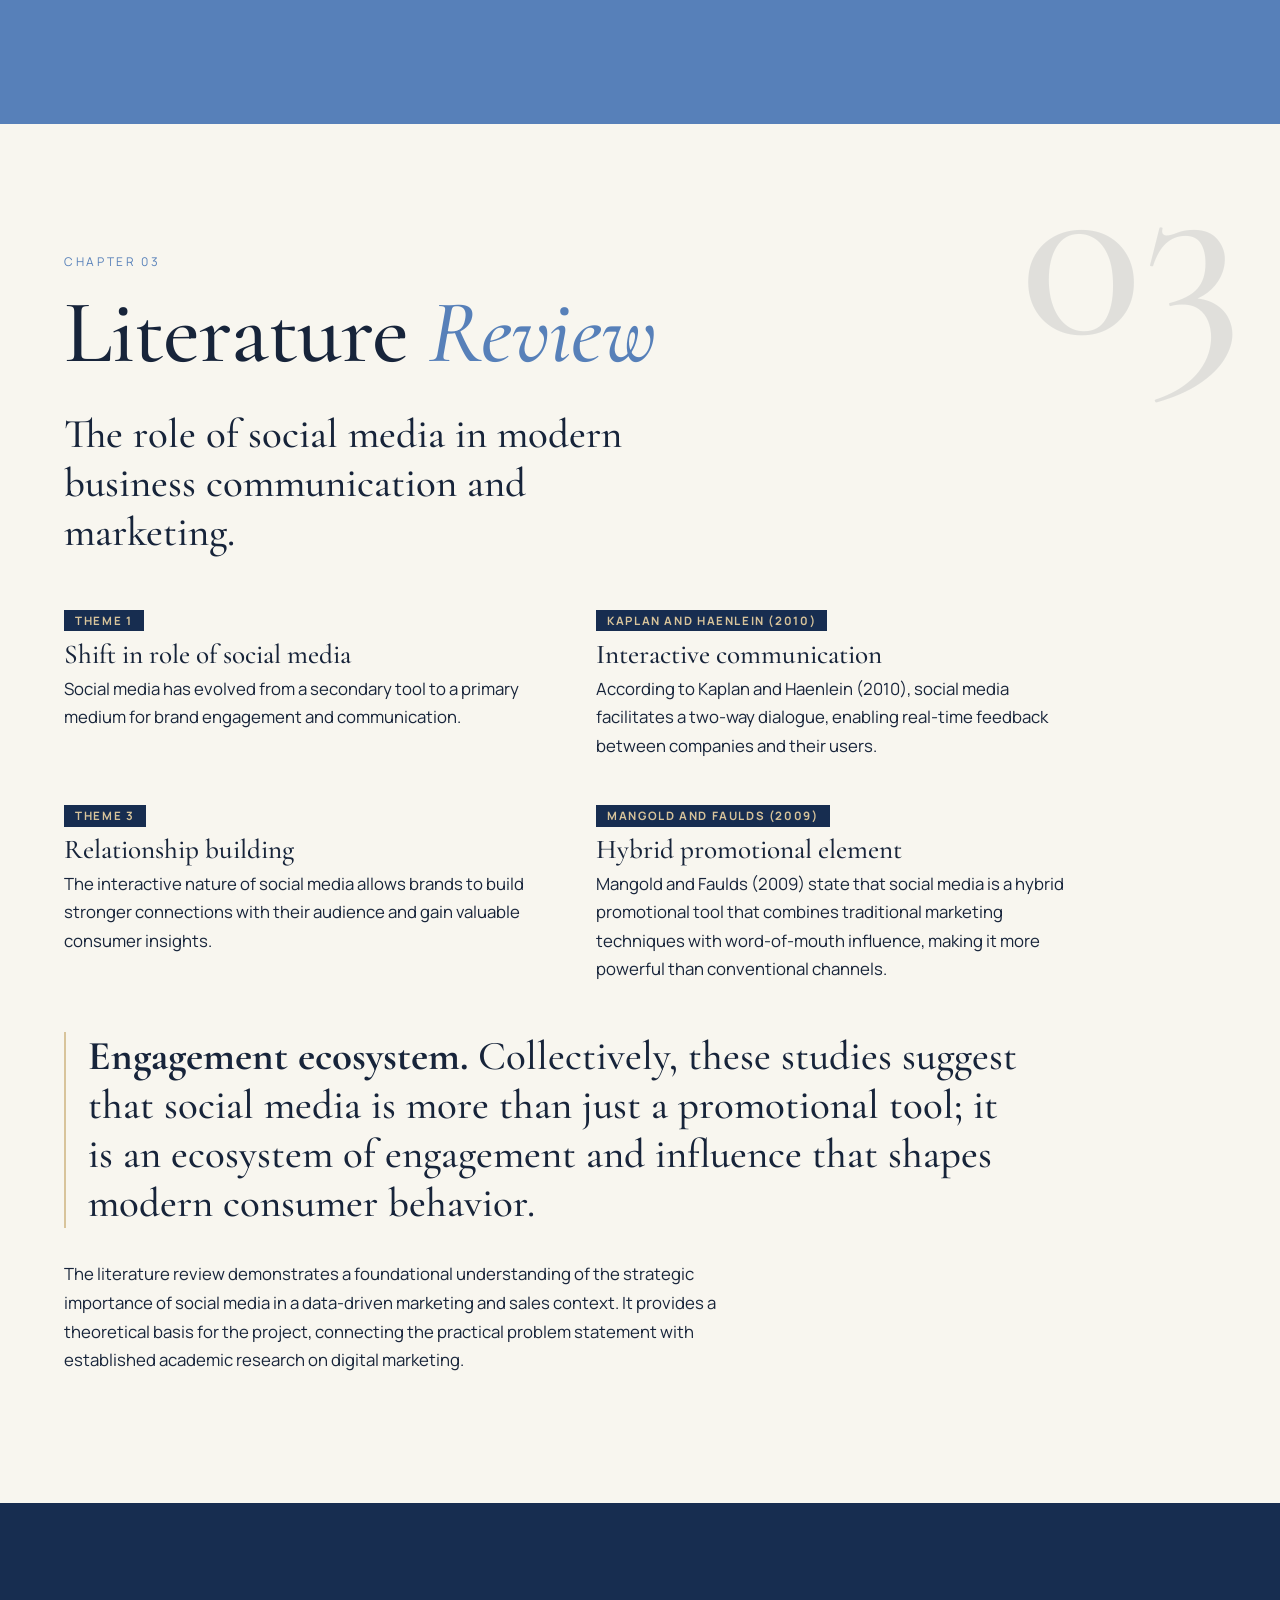
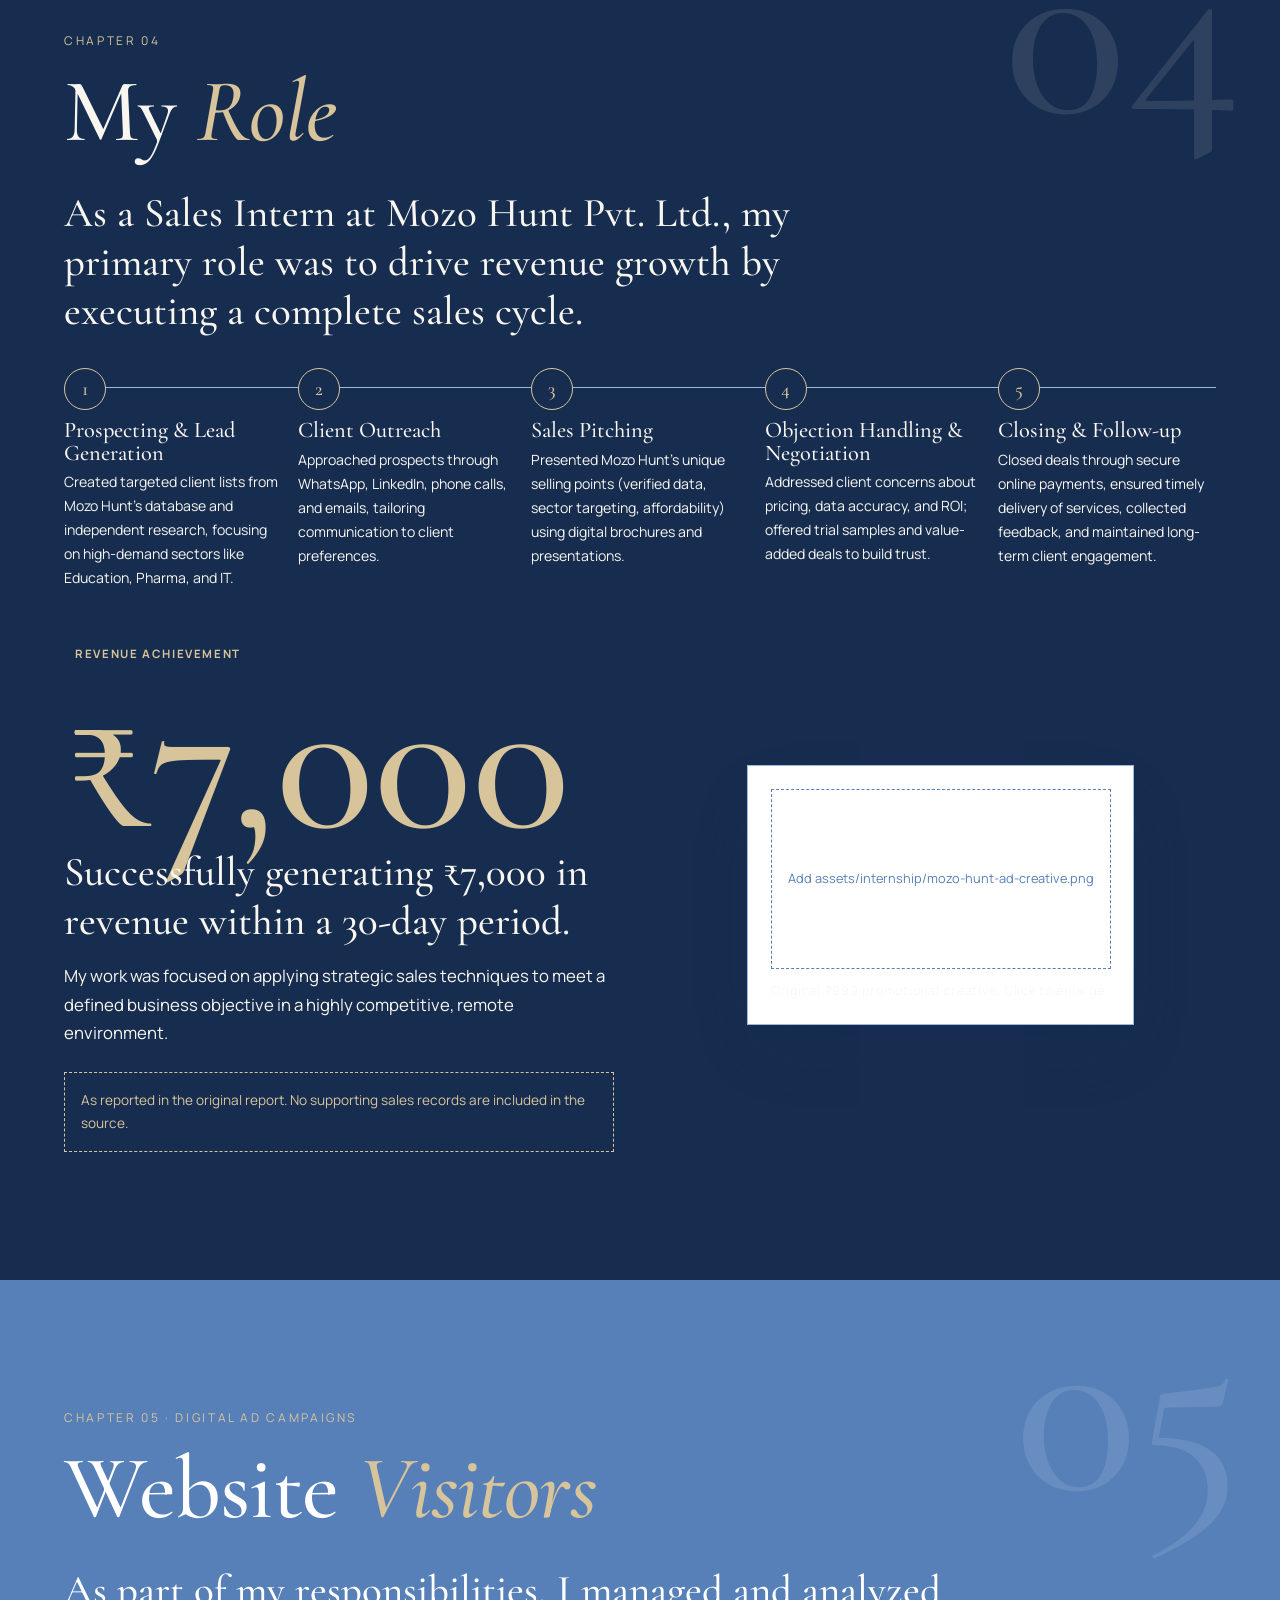
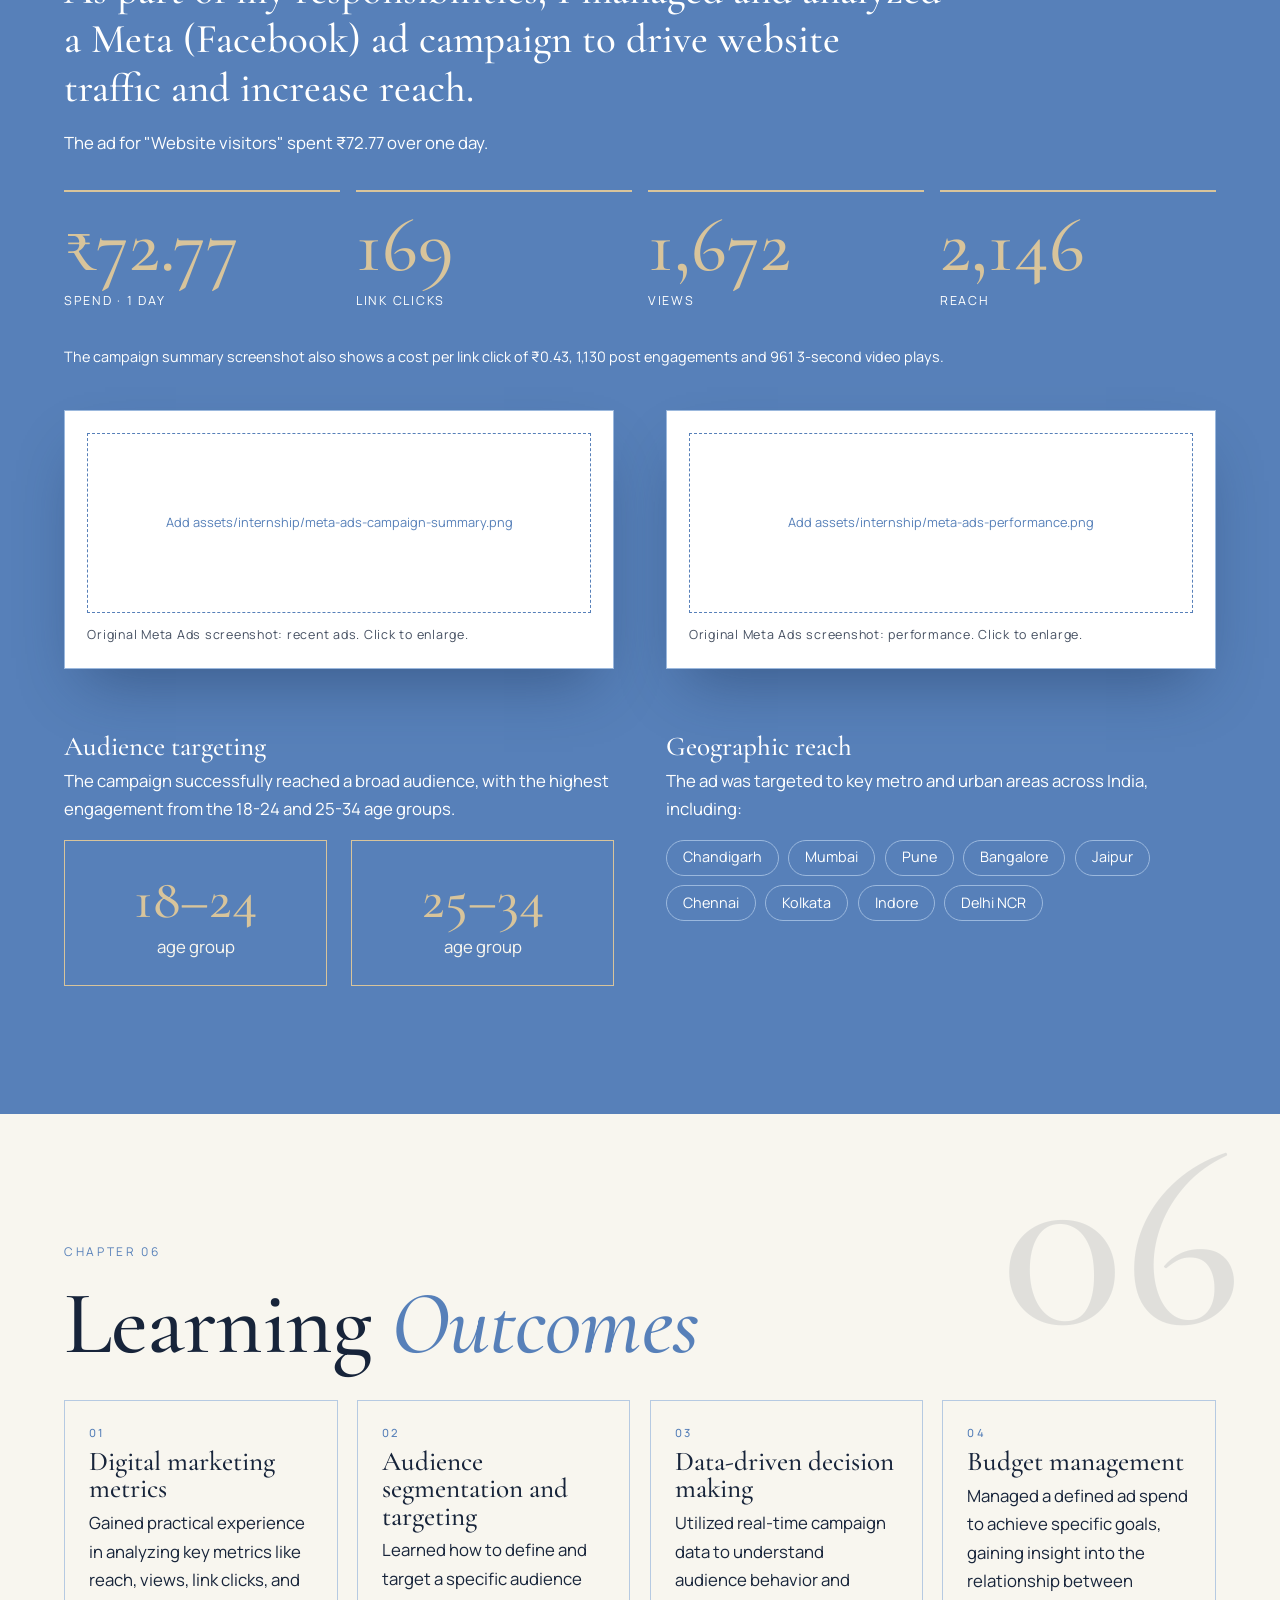
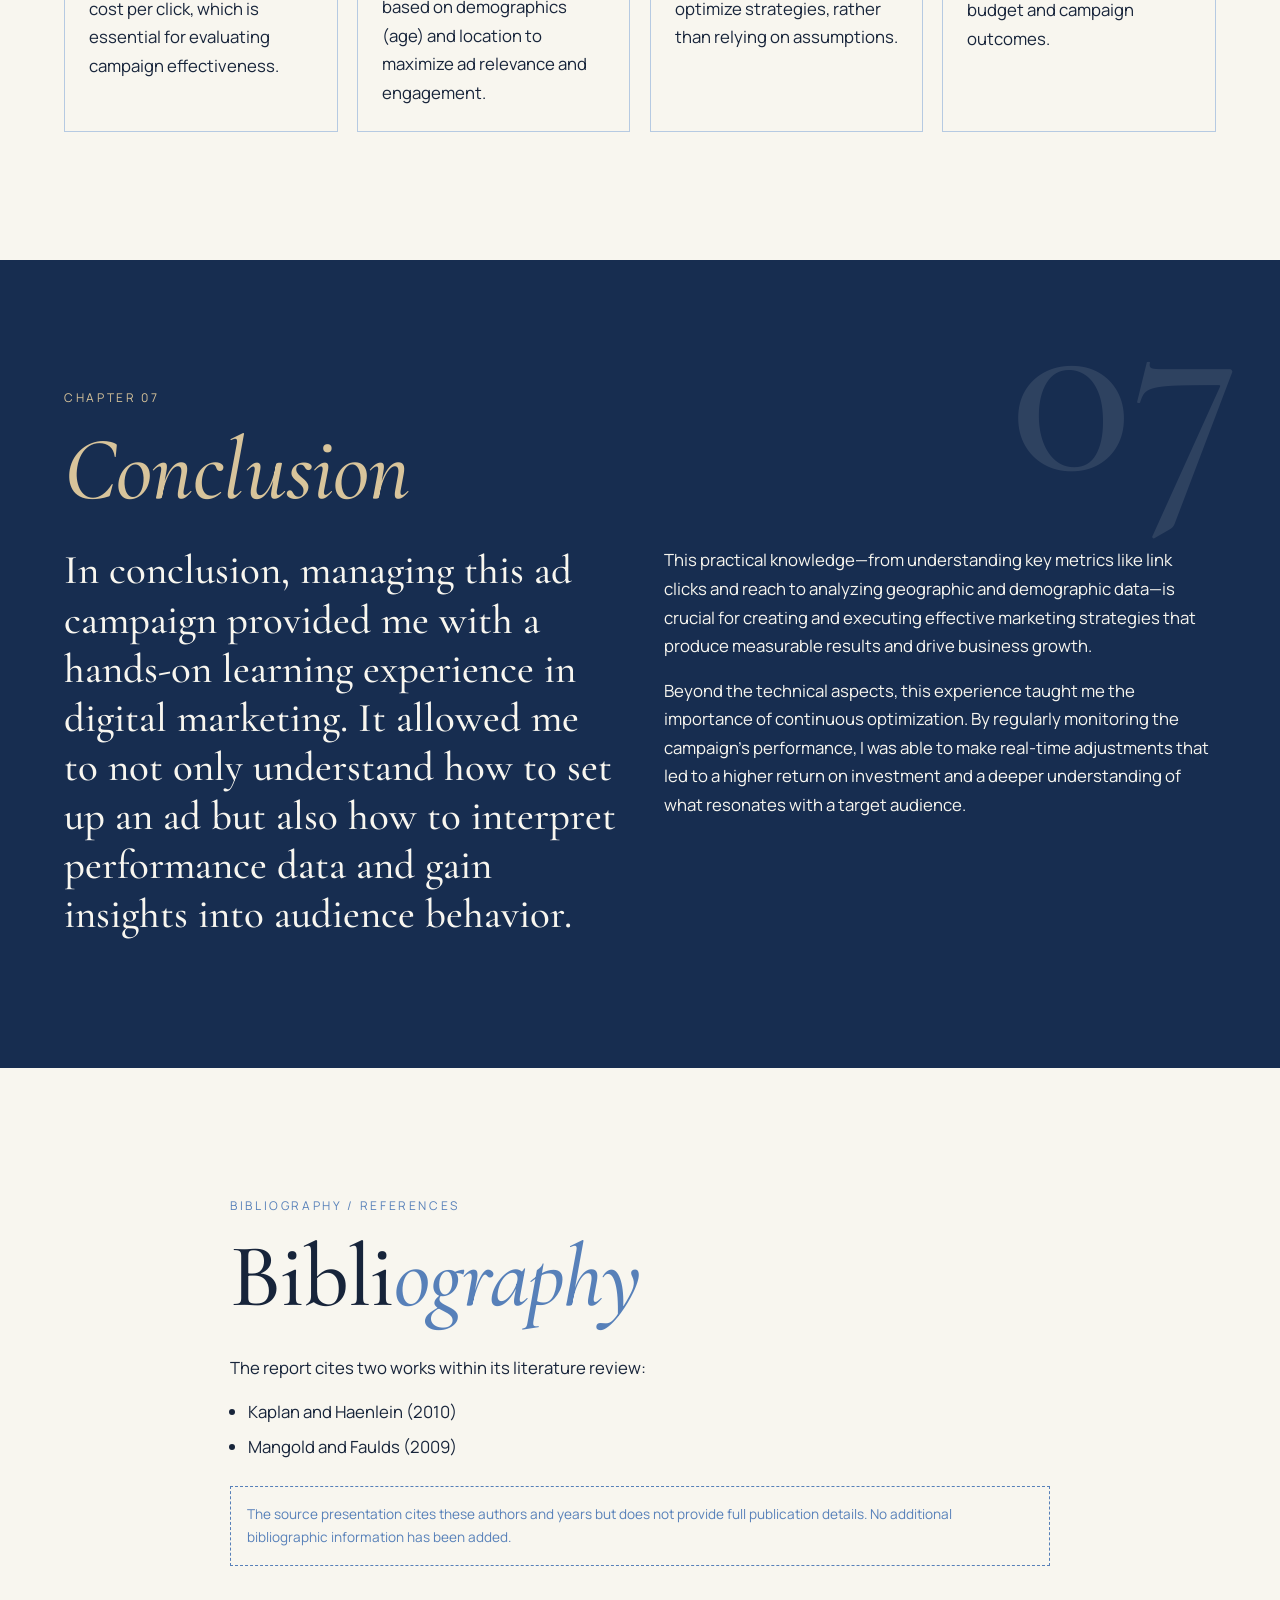
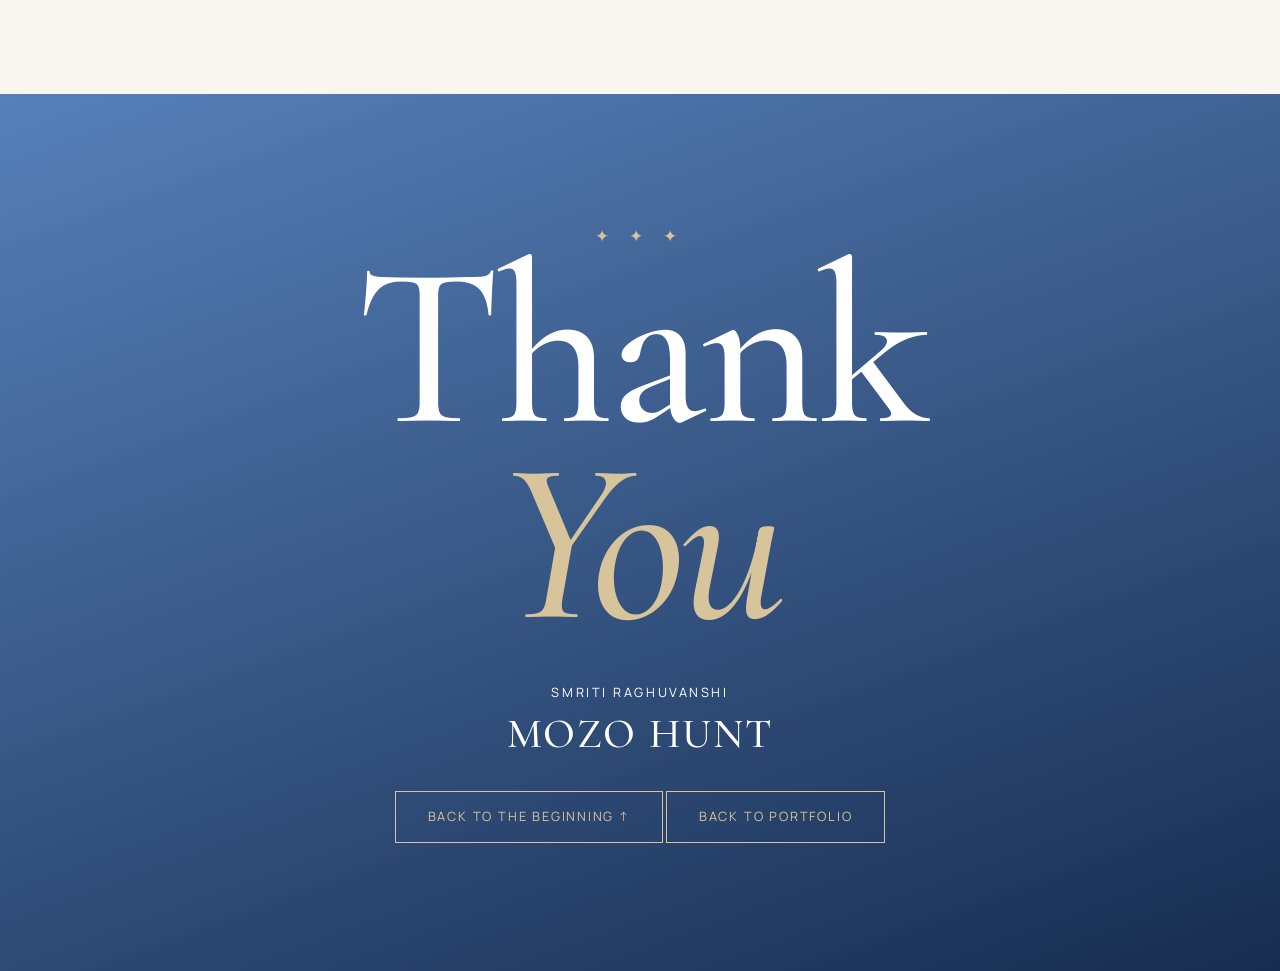
==== commit 402caacd: "Finish and optimize portfolio project pages 01–04 to match the quality of the Dolphive project page," ====
--- a/public/internship-report-2025.html
+++ b/public/internship-report-2025.html
@@ -122,7 +122,7 @@
 
 <section id="conclusion" class="bl"><span class="n" aria-hidden="true">07</span><div class="in"><span class="k">Chapter 07</span><h2><em>Conclusion</em></h2><div class="g2" style="gap:3rem"><p class="big r">In conclusion, managing this ad campaign provided me with a hands-on learning experience in digital marketing. It allowed me to not only understand how to set up an ad but also how to interpret performance data and gain insights into audience behavior.</p><div class="r"><p>This practical knowledge—from understanding key metrics like link clicks and reach to analyzing geographic and demographic data—is crucial for creating and executing effective marketing strategies that produce measurable results and drive business growth.</p><p style="margin-top:1rem">Beyond the technical aspects, this experience taught me the importance of continuous optimization. By regularly monitoring the campaign's performance, I was able to make real-time adjustments that led to a higher return on investment and a deeper understanding of what resonates with a target audience.</p></div></div></div></section>
 
-<section id="references"><div class="in" style="max-width:820px"><span class="k">Bibliography / References</span><h2>Bibli<em>ography</em></h2><p>The report cites two works within its literature review:</p><ul class="l" style="margin-top:1rem"><li>Kaplan and Haenlein (2010)</li><li>Mangold and Faulds (2009)</li></ul><p class="pl">The source presentation does not include a full bibliography, so complete publication details are not available here. [EDIT] add full citations if you have them.</p></div></section>
+<section id="references"><div class="in" style="max-width:820px"><span class="k">Bibliography / References</span><h2>Bibli<em>ography</em></h2><p>The report cites two works within its literature review:</p><ul class="l" style="margin-top:1rem"><li>Kaplan and Haenlein (2010)</li><li>Mangold and Faulds (2009)</li></ul><p class="pl">The source presentation cites these authors and years but does not provide full publication details. No additional bibliographic information has been added.</p></div></section>
 
 <section id="thanks"><div class="in"><span class="sp" aria-hidden="true">✦ ✦ ✦</span><h2>Thank<br><em>You</em></h2><p class="pb">SMRITI RAGHUVANSHI<b>MOZO HUNT</b></p><a class="btn" href="#cover">BACK TO THE BEGINNING ↑</a> <a class="btn" href="index.html#projects">BACK TO PORTFOLIO</a></div></section>
 </main>
